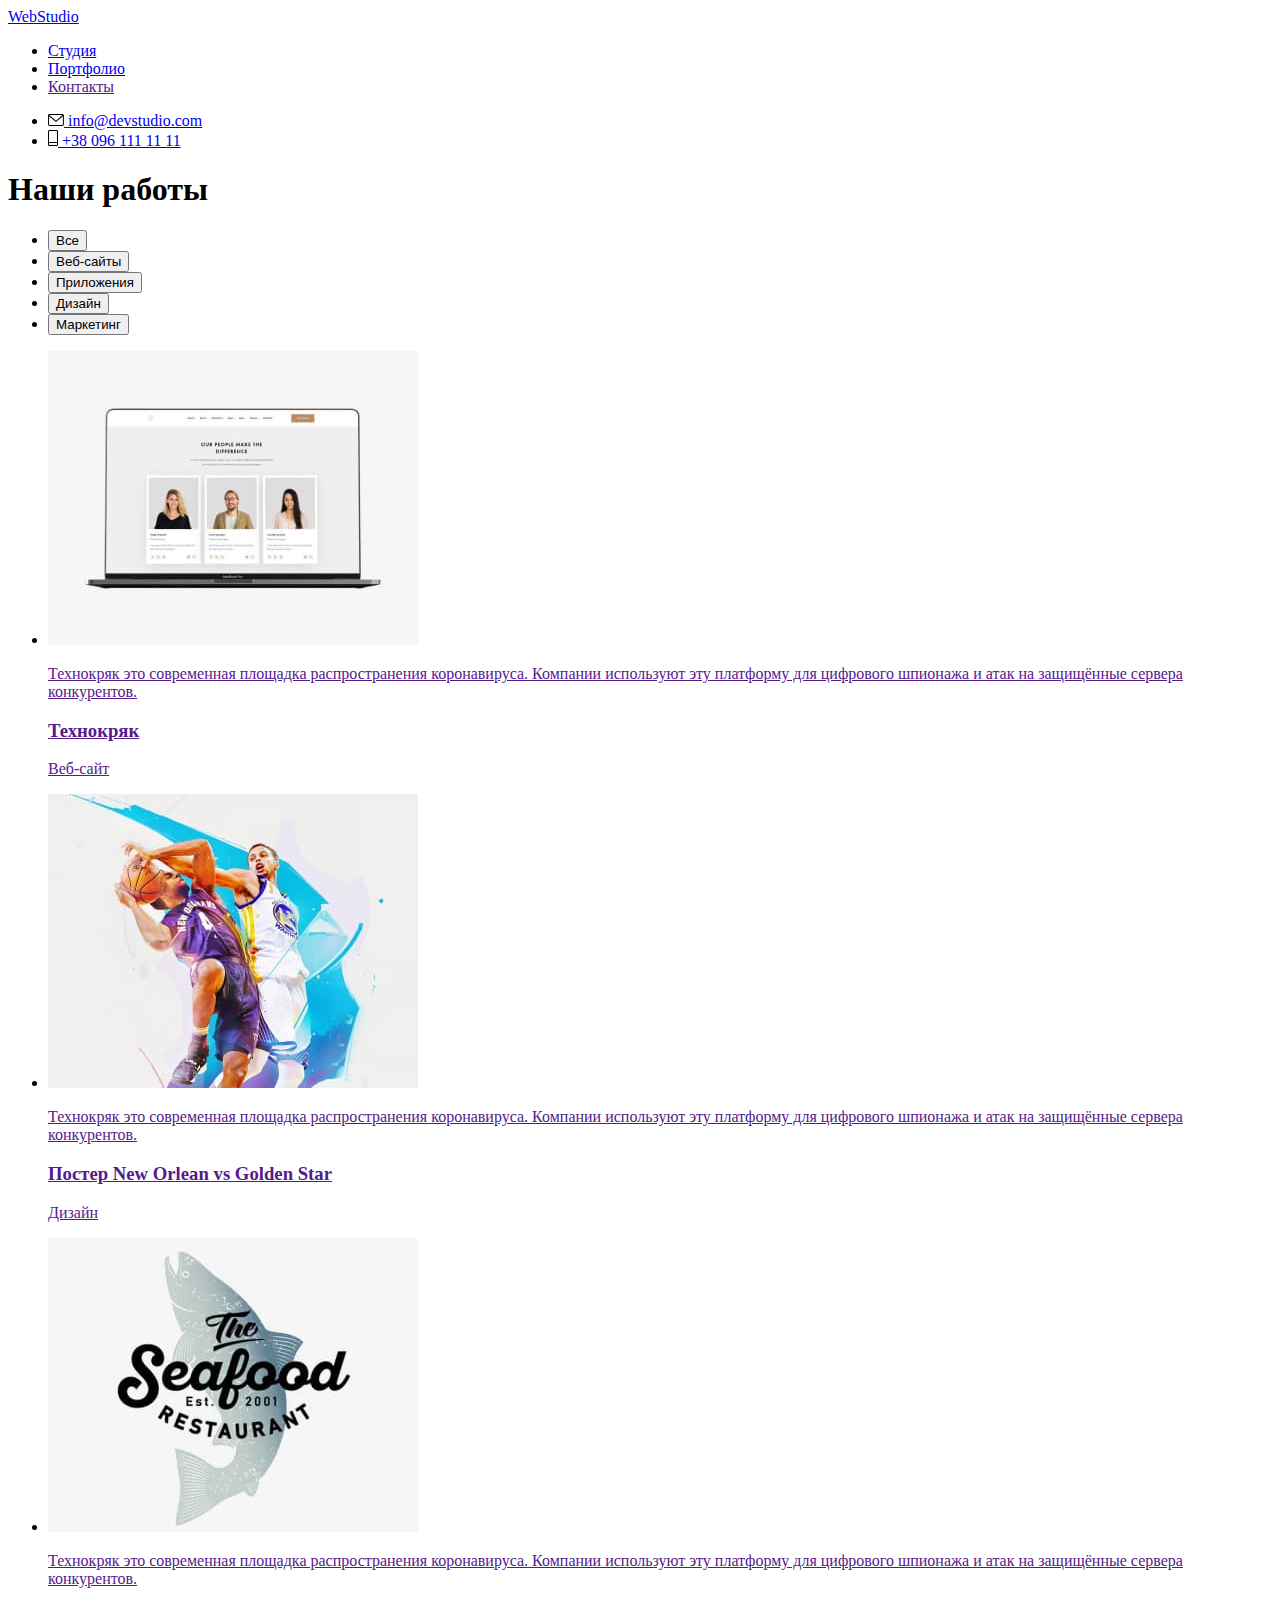
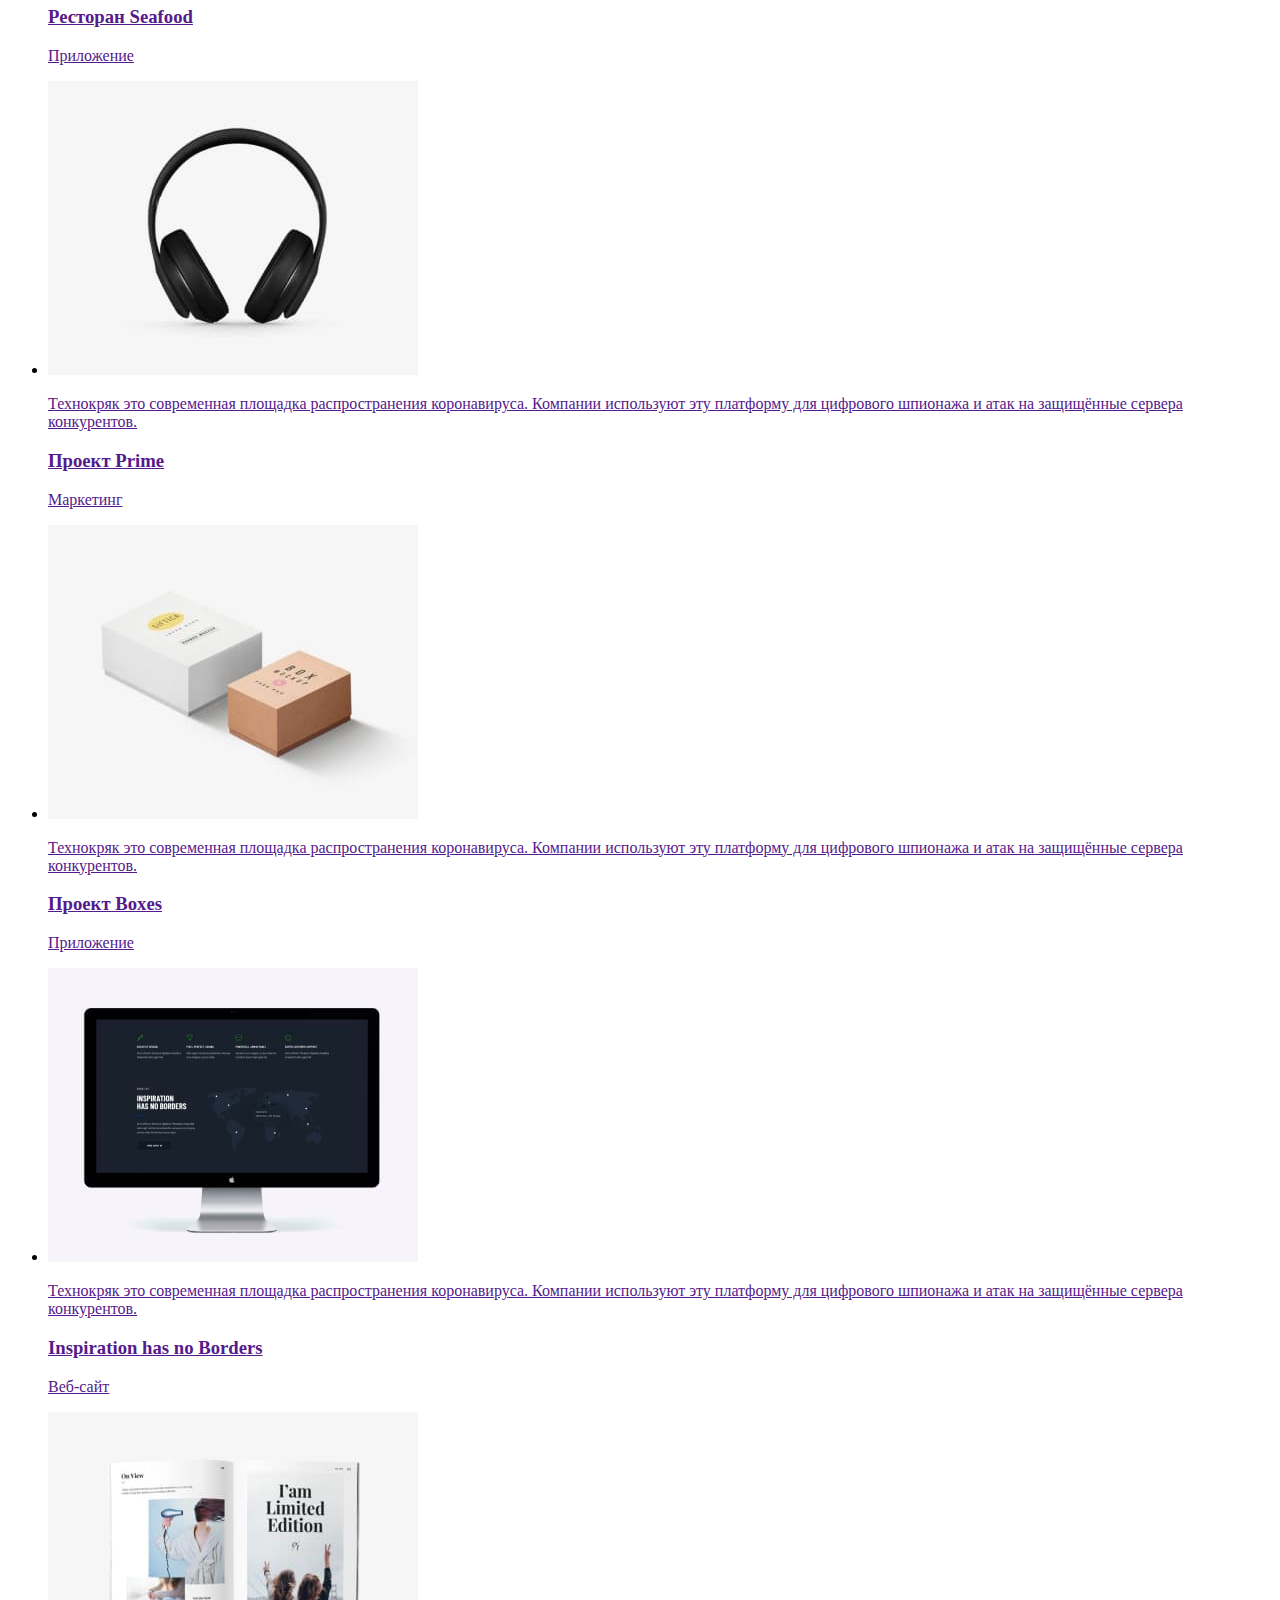
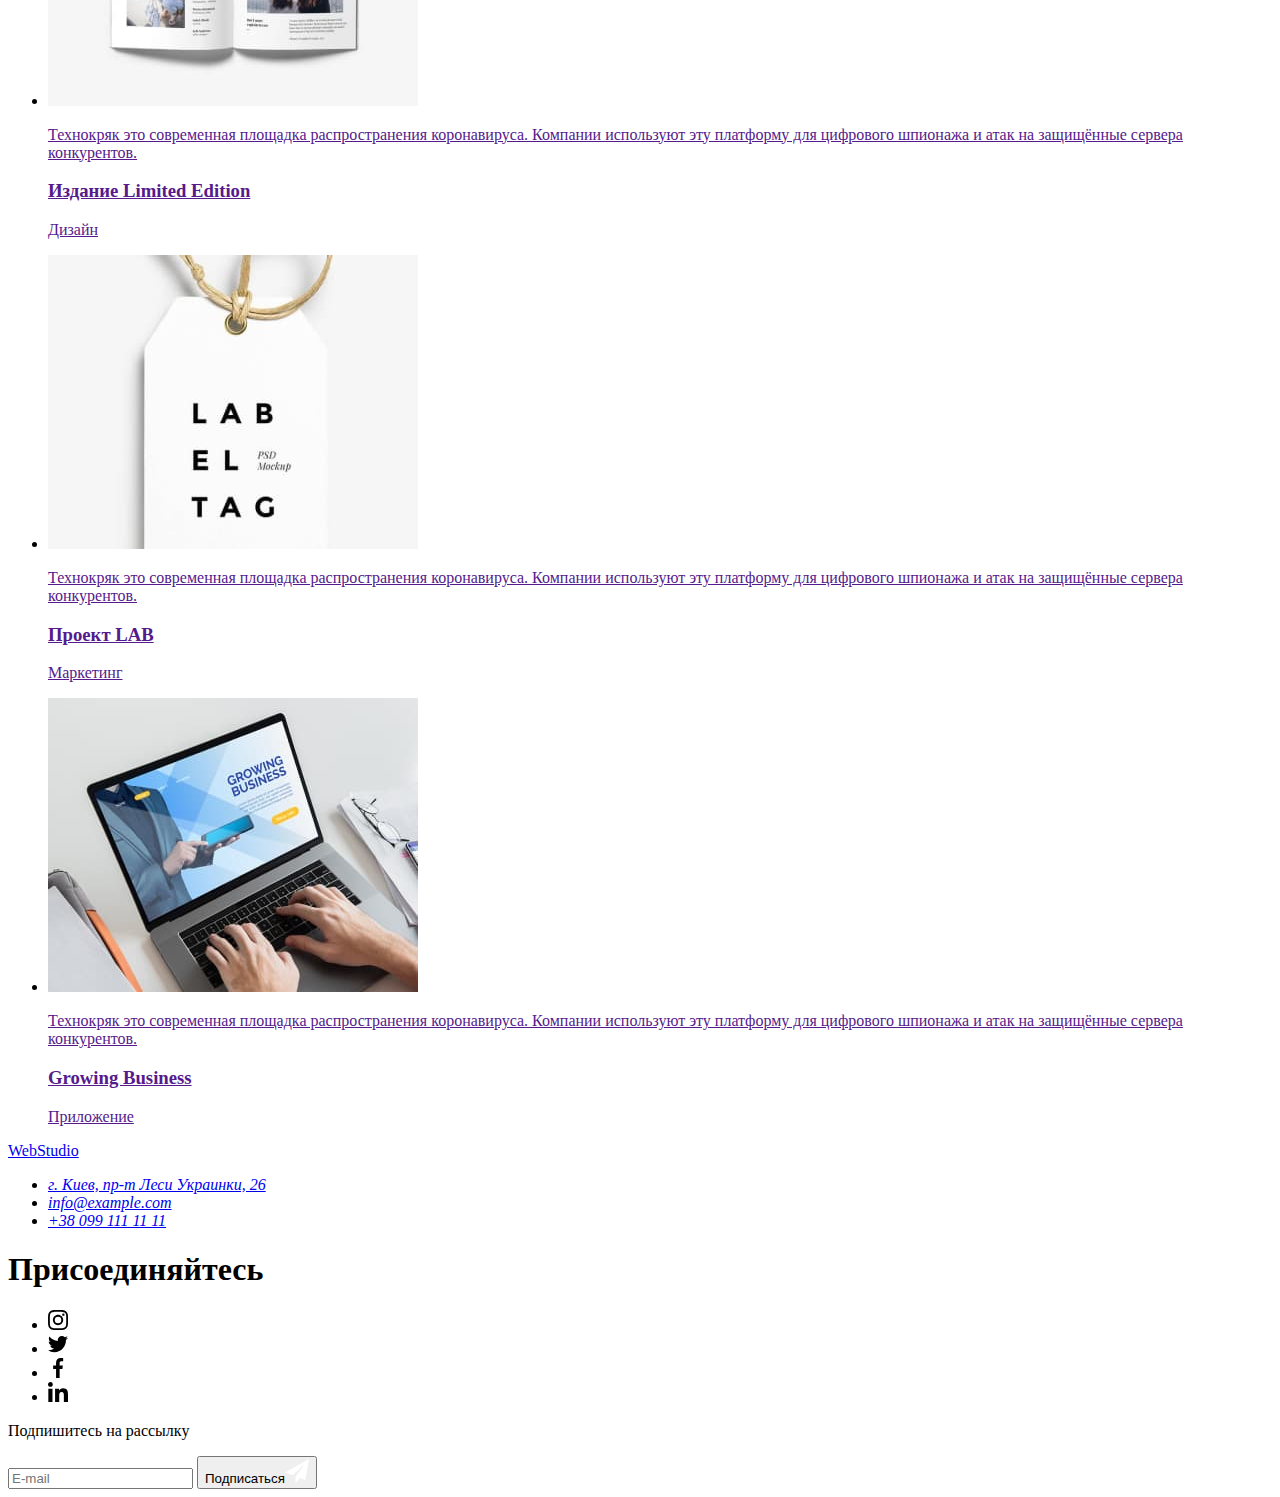
==== portfolio.html @ 75d8bdf9 "Used SASS compilator" ====
<!DOCTYPE html>
<html lang="ru">
<head>
    <meta charset="UTF-8">
    <meta http-equiv="X-UA-Compatible" content="IE=edge">
    <meta name="viewport" content="width=device-width, initial-scale=1.0">
    <title>Portfolio</title>
    <link rel="preconnect" href="https://fonts.googleapis.com">
    <link rel="preconnect" href="https://fonts.gstatic.com" crossorigin>
    <link href="https://fonts.googleapis.com/css2?family=Raleway:wght@700&family=Roboto:wght@400;500;700;900&display=swap" rel="stylesheet">
    <!-- <link rel="stylesheet" href="https://cdnjs.cloudflare.com/ajax/libs/modern-normalize/1.1.0/modern-normalize.min.css"> -->
    <link rel="stylesheet" href="./dist/css/main.min.css">
</head>
<body class="body">
    <!--Хедер страницы-->
    <header class="page-header"> 
        <div class="container-header">
            <nav class="nav main-nav">
                <a href="./index.html" class="logo">Web<span class="logo__accent">Studio</span></a>
                <ul class="nav-list">
                    <li class="nav-list__item"> <a href="./index.html" class="nav-list__link">Студия</a></li>
                    <li class="nav-list__item"> <a href="./portfolio.html" class="nav-list__link nav-list__active">Портфолио</a></li>
                    <li class="nav-list__item"> <a href="" class="nav-list__link">Контакты</a></li>
                </ul>
            </nav>
            <ul class="contact-nav">
                <li class="contact-nav__item"><a href="mailto:info@devstudio.com" class="contact-nav__link">
                    <svg class="contact-nav__icon" width="16" height="12" >
                        <use href="./images/icons.svg#icon-mail"></use>
                    </svg> info@devstudio.com</a></li>
                <li class="contact-nav__item"><a href="tel:+380961111111" class="contact-nav__link">
                    <svg class="contact-nav__icon" width="10" height="16" >
                        <use href="./images/icons.svg#icon-phone"></use>
                    </svg> +38 096 111 11 11</a></li>
            </ul>
        </div> 
        
    </header>
    <main>
       <section class="section">
           <div class="container">
            <h1 class="visually-hidden">Наши работы</h1>
            <!-- Фильтр -->
            <ul class="button-filter">
                <li class="button-filter__list"><button type="button" class="button-filter__decoration button-filter__carrent">Все</button></li>
                <li class="button-filter__list"><button type="button" class="button-filter__decoration">Веб-сайты</button></li>
                <li class="button-filter__list"><button type="button" class="button-filter__decoration">Приложения</button></li>
                <li class="button-filter__list"><button type="button" class="button-filter__decoration">Дизайн</button></li>
                <li class="button-filter__list"><button type="button" class="button-filter__decoration">Маркетинг</button></li>
            </ul>
            <!--Работы-->
          
            <ul class="cards-list">
                        <li class="cards-list__item" >
                            <a class="cards-list__shadow" href="">
                                <div class="thamb">
                                    <img src="./images/tehno.jpg" height="294" width="370" alt="Веб-сайт Технокряк">
                                    <p class="thamb__overlay-text"> Технокряк это современная площадка распространения коронавируса. Компании используют эту платформу для цифрового шпионажа и атак на защищённые сервера конкурентов. </p>
                                </div>                                
                                <div class="cards-list__wrapper" >
                                    <h3 class="cards-list__title">Технокряк</h3>
                                    <p class="cards-list__text">Веб-сайт</p>                                   
                                </div>
                            </a>
                        </li>
                        <li class="cards-list__item">
                            <a class="cards-list__shadow" href="">
                                <div class="thamb">
                                    <img src="./images/poster.jpg" height="294" width="370" alt="Дизайн Постер New Orlean vs Golden Star">
                                    <p class="thamb__overlay-text"> Технокряк это современная площадка распространения коронавируса. Компании используют эту платформу для цифрового шпионажа и атак на защищённые сервера конкурентов. </p>
                                </div> 
                                <div class="cards-list__wrapper">
                                    <h3 class="cards-list__title">Постер New Orlean vs Golden Star</h3>
                                    <p class="cards-list__text">Дизайн</p>
                                </div>
                            </a>
                        </li>
                        <li class="cards-list__item">
                            <a class="cards-list__shadow" href="">
                                <div class="thamb">
                                    <img src="./images/seafood.jpg" height="294" width="370" alt="Приложение Ресторан Seafood">
                                    <p class="thamb__overlay-text"> Технокряк это современная площадка распространения коронавируса. Компании используют эту платформу для цифрового шпионажа и атак на защищённые сервера конкурентов. </p>
                                </div> 
                                <div class="cards-list__wrapper">
                                    <h3 class="cards-list__title">Ресторан Seafood</h3>
                                    <p class="cards-list__text">Приложение</p>
                                </div>
                            </a>
                        </li>
                        <li class="cards-list__item">
                            <a class="cards-list__shadow" href="">
                                <div class="thamb">
                                    <img src="./images/prime.jpg" height="294" width="370" alt="Маркетинг Проект Prime">
                                    <p class="thamb__overlay-text"> Технокряк это современная площадка распространения коронавируса. Компании используют эту платформу для цифрового шпионажа и атак на защищённые сервера конкурентов. </p>
                                </div> 
                                <div class="cards-list__wrapper">
                                    <h3 class="cards-list__title">Проект Prime</h3>
                                    <p class="cards-list__text">Маркетинг</p>
                                </div>
                            </a>
                        </li>
                        <li class="cards-list__item">
                            <a class="cards-list__shadow" href="">
                                <div class="thamb">
                                    <img src="./images/boxes.jpg" height="294" width="370" alt="Приложение Проект Boxes">
                                    <p class="thamb__overlay-text"> Технокряк это современная площадка распространения коронавируса. Компании используют эту платформу для цифрового шпионажа и атак на защищённые сервера конкурентов. </p>
                                </div> 
                                <div class="cards-list__wrapper">
                                    <h3 class="cards-list__title">Проект Boxes</h3>
                                    <p class="cards-list__text">Приложение</p>
                                </div>
                            </a>
                        </li>
                        <li class="cards-list__item">
                            <a class="cards-list__shadow" href="">
                                <div class="thamb">
                                    <img src="./images/inspiration.jpg" height="294" width="370" alt="Веб-сайт Inspiration has no Borders">
                                    <p class="thamb__overlay-text"> Технокряк это современная площадка распространения коронавируса. Компании используют эту платформу для цифрового шпионажа и атак на защищённые сервера конкурентов. </p>
                                </div> 
                                <div class="cards-list__wrapper">
                                <h3 class="cards-list__title">Inspiration has no Borders</h3>
                                <p class="cards-list__text">Веб-сайт</p>
                               </div>
                            </a>
                        </li>
                        <li class="cards-list__item">
                            <a class="cards-list__shadow" href="">
                                <div class="thamb">
                                    <img src="./images/limited.jpg" height="294" width="370" alt="Дизайн Издание Limited Edition">
                                    <p class="thamb__overlay-text"> Технокряк это современная площадка распространения коронавируса. Компании используют эту платформу для цифрового шпионажа и атак на защищённые сервера конкурентов. </p>
                                </div> 
                                <div class="cards-list__wrapper">
                                    <h3 class="cards-list__title">Издание Limited Edition</h3>
                                    <p class="cards-list__text">Дизайн</p>
                                </div>
                            </a>
                        </li>
                        <li class="cards-list__item">
                            <a class="cards-list__shadow" href="">
                                <div class="thamb">
                                    <img src="./images/lab.jpg" height="294" width="370" alt="Маркетинг Проект LAB">
                                    <p class="thamb__overlay-text"> Технокряк это современная площадка распространения коронавируса. Компании используют эту платформу для цифрового шпионажа и атак на защищённые сервера конкурентов. </p>
                                </div> 
                                <div class="cards-list__wrapper">
                                    <h3 class="cards-list__title">Проект LAB</h3>
                                    <p class="cards-list__text">Маркетинг</p>
                                </div>
                            </a>
                        </li>
                        <li class="cards-list__item">
                            <a class="cards-list__shadow" href="">
                                <div class="thamb">
                                    <img src="./images/growing.jpg" height="294" width="370" alt="Приложение Growing Business">
                                    <p class="thamb__overlay-text"> Технокряк это современная площадка распространения коронавируса. Компании используют эту платформу для цифрового шпионажа и атак на защищённые сервера конкурентов. </p>
                                </div> 
                                <div class="cards-list__wrapper">
                                    <h3 class="cards-list__title">Growing Business</h3>
                                    <p class="cards-list__text">Приложение</p>
                                </div>
                            </a>
                        </li>
            </ul>
           </div>
       </section>
       
       
    </main>
     <!--Футер-->
     <footer class="footer">
        <div class="container-footer">
           <div class="footer-left">
            <a href="./index.html" class="logo">Web<span class="logo__footer">Studio</span></a>
            <address class="footer-address">
                <ul class="contact-footer">
                    <li ><a href="https://www.google.com/maps/d/embed?mid=10uSM3H-mIU3GznYo2szRIEphczw"  class="contact-footer__link collor-address"> г. Киев, пр-т Леси Украинки, 26</a></li>
                    <li ><a href="mailto:info@example.com" class="contact-footer__link">info@example.com</a></li>
                    <li ><a href="tel:+380991111111" class="contact-footer__link">+38 099 111 11 11</a></li>
                </ul>
            </address> 
           </div>
            <div class="footer-right ">
                <h1 class="text-footer"> Присоединяйтесь </h1>
            <ul class="footer-list">
                <li class="footer-list__margin"><a class="footer-list__icon" href="" >
                    <svg class="footer-list__contact" width="20" height="20" >
                        <use href="./images/icons.svg#icon-instagram"></use>
                    </svg></a>
                    <li class="footer-list__margin"><a class="footer-list__icon" href="" >
                        <svg class="footer-list__contact" width="20" height="20" >
                            <use href="./images/icons.svg#icon-twitter"></use>
                        </svg></a>
                    </li>
                    <li class="footer-list__margin"><a class="footer-list__icon" href="" >
                        <svg class="footer-list__contact" width="20" height="20" >
                            <use href="./images/icons.svg#icon-facebook"></use>
                        </svg></a>
                    </li>
                    <li class="footer-list__margin"><a class="footer-list__icon" href="" >
                        <svg class="footer-list__contact" width="20" height="20" >
                            <use href="./images/icons.svg#icon-linkedin"></use>
                        </svg> </a>
                    </li>
                </li>
            </ul>
            </div>            
            <form name="footer-form" autocomplete="on" novalidate class="footer-form">
           
                <label>
                   <p class="footer-form__subscribe">Подпишитесь на рассылку</p> 
                  <input type="email" name="email"  placeholder="E-mail"/>
                </label>          
                <button type="submit" class="footer-form__button">Подписаться<svg width="24" height="24" >
                        <use href="./images/icons-second.svg#icon-icon-send"></use>
                </button>
            </form>

        </div>
        
    </footer>
    
</body>
</html>
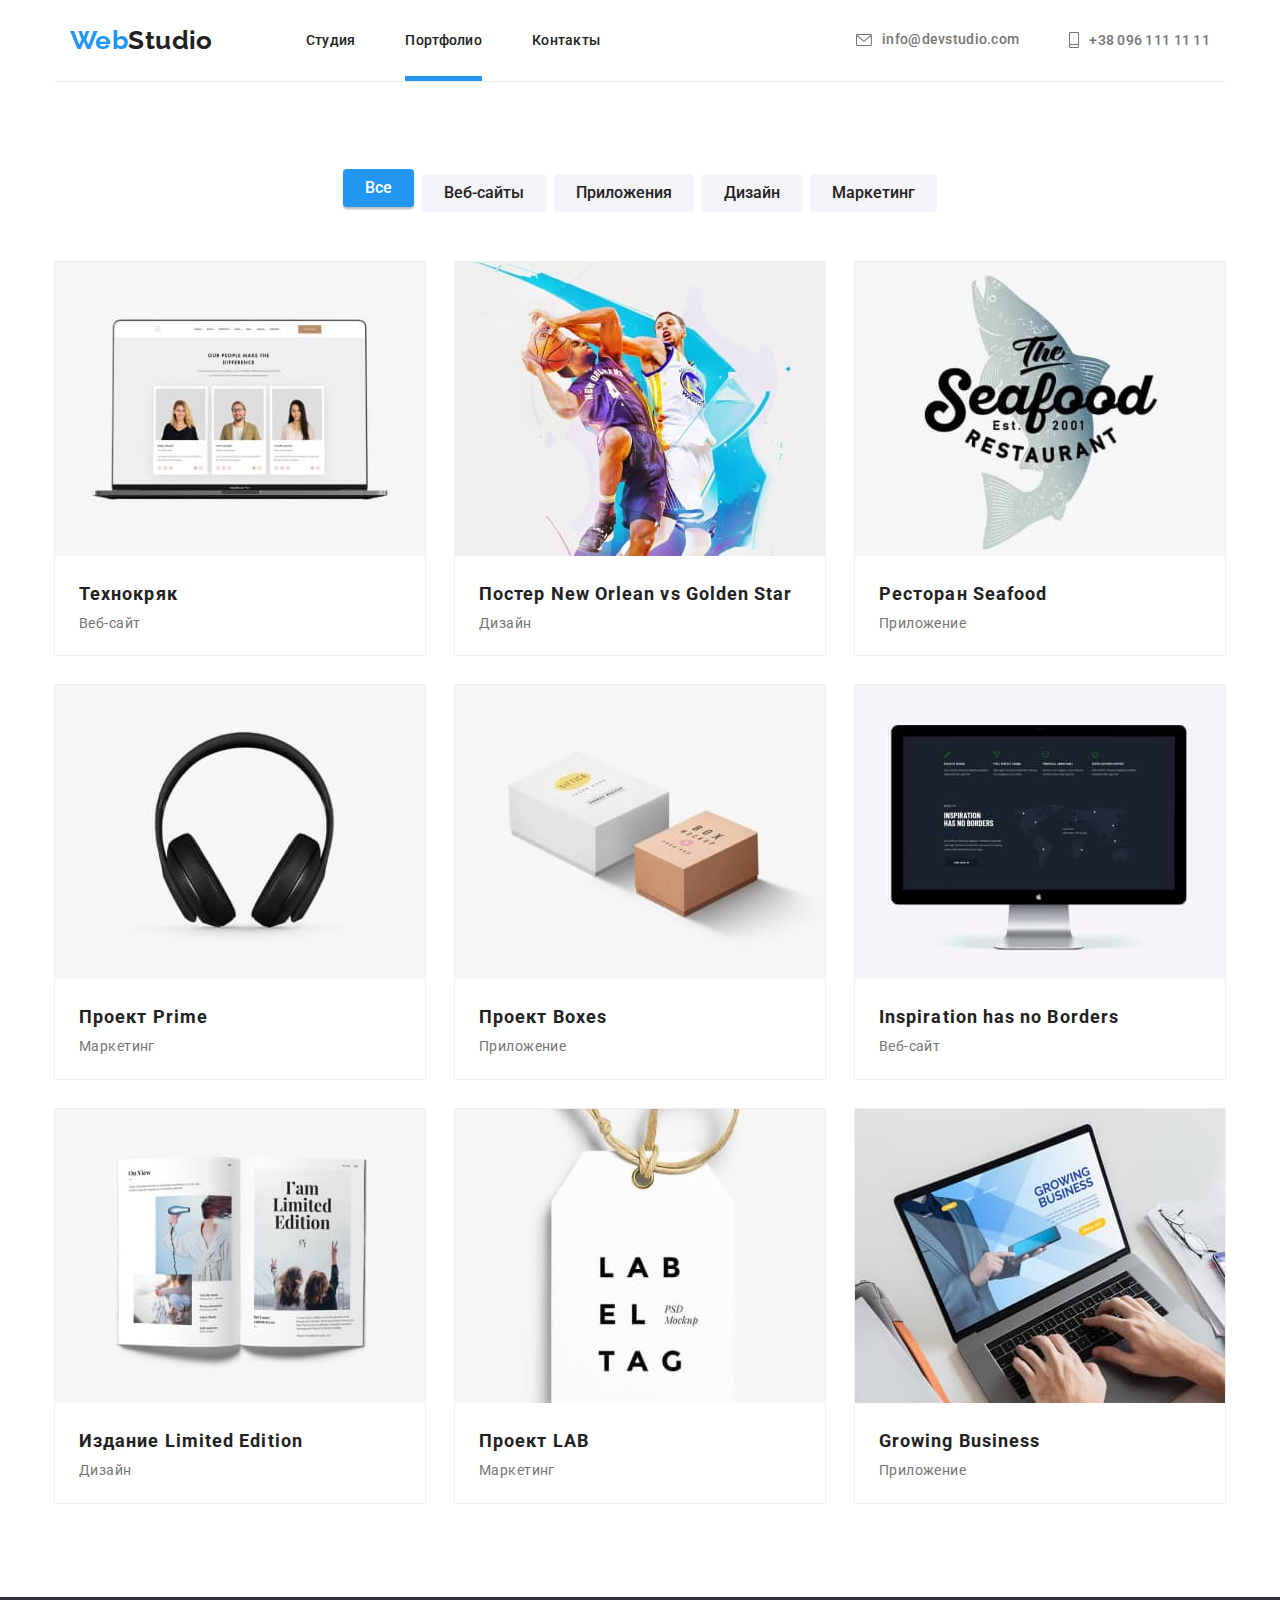
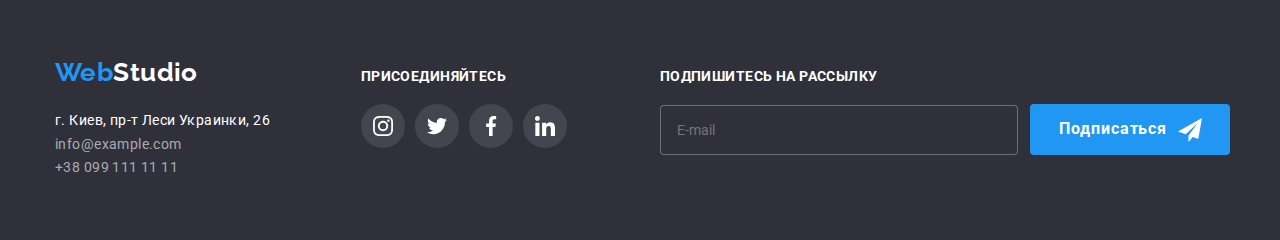
==== commit 7f548fde: "Changed path" ====
--- a/portfolio.html
+++ b/portfolio.html
@@ -9,7 +9,7 @@
     <link rel="preconnect" href="https://fonts.gstatic.com" crossorigin>
     <link href="https://fonts.googleapis.com/css2?family=Raleway:wght@700&family=Roboto:wght@400;500;700;900&display=swap" rel="stylesheet">
     <!-- <link rel="stylesheet" href="https://cdnjs.cloudflare.com/ajax/libs/modern-normalize/1.1.0/modern-normalize.min.css"> -->
-    <link rel="stylesheet" href="./dist/css/main.min.css">
+    <link rel="stylesheet" href="./css/main.min.css">
 </head>
 <body class="body">
     <!--Хедер страницы-->
--- a/css/main.min.css
+++ b/css/main.min.css
@@ -0,0 +1,7 @@
+/*! modern-normalize v1.1.0 | MIT License | https://github.com/sindresorhus/modern-normalize */*,::before,::after{-webkit-box-sizing:border-box;box-sizing:border-box}html{line-height:1.15;-webkit-text-size-adjust:100%;-moz-tab-size:4;-o-tab-size:4;tab-size:4}body{margin:0;font-family:system-ui,-apple-system,"Segoe UI",Roboto,Helvetica,Arial,sans-serif,"Apple Color Emoji","Segoe UI Emoji"}hr{height:0;color:inherit}abbr[title]{-webkit-text-decoration:underline dotted;text-decoration:underline dotted}b,strong{font-weight:bolder}code,kbd,samp,pre{font-family:ui-monospace,+ SFMono-Regular,+ Consolas,+ 'Liberation Mono',+ Menlo,+ monospace;font-size:1em}small{font-size:80%}sub,sup{font-size:75%;line-height:0;position:relative;vertical-align:baseline}sub{bottom:-0.25em}sup{top:-0.5em}table{text-indent:0;border-color:inherit}button,input,optgroup,select,textarea{font-family:inherit;font-size:100%;line-height:1.15;margin:0}button,select{text-transform:none}button,[type='button'],[type='reset'],[type='submit']{-webkit-appearance:button}::-moz-focus-inner{border-style:none;padding:0}:-moz-focusring{outline:1px dotted ButtonText}:-moz-ui-invalid{box-shadow:none}legend{padding:0}progress{vertical-align:baseline}::-webkit-inner-spin-button,::-webkit-outer-spin-button{height:auto}[type='search']{-webkit-appearance:textfield;outline-offset:-2px}::-webkit-search-decoration{-webkit-appearance:none}::-webkit-file-upload-button{-webkit-appearance:button;font:inherit}summary{display:list-item}.nav-list,.contact-nav,.feature-list,.feature-list__network,.presentation__greed,.contact-footer,.contact-footer:not(:last-child),.footer-list,.button-filter,.cards-list__item{padding:0;margin:0;list-style:none}.backdrop-form__hiden,.visually-hidden{position:absolute;width:1px;height:1px;margin:-1px;padding:0;overflow:hidden;border:0;clip:rect(0 0 0 0)}.logo{color:#2196F3;font-family:raleway,sans-serif;text-decoration:none;font-weight:700;font-size:26px;line-height:1.2;margin-right:93px}.logo__accent{color:#212121}.nav-list{display:-webkit-box;display:-ms-flexbox;display:flex}.nav-list__item:not(:last-child){margin-right:50px}.nav-list__link{color:#212121;font-family:Roboto,sans-serif;font-weight:500;line-height:1.2;letter-spacing:0.02em;text-decoration:none;padding-top:32px;padding-bottom:32px;display:-webkit-box;display:-ms-flexbox;display:flex;position:relative;-webkit-transform:scale(1);transform:scale(1);-webkit-transition-duration:250ms;transition-duration:250ms;-webkit-transition-timing-function:cubic-bezier(0.4, 0, 0.2, 1);transition-timing-function:cubic-bezier(0.4, 0, 0.2, 1)}.nav-list__link:hover::after{opacity:1}.nav-list__link::after{content:'';position:absolute;display:block;width:100%;height:5px;background-color:#2196F3;left:0;bottom:5px;opacity:0}.nav-list__active::after{opacity:1;bottom:0}.nav-list__active:hover::after{bottom:5px}.contact-nav{display:-webkit-box;display:-ms-flexbox;display:flex;margin-left:auto}.contact-nav__item:not(:last-child){margin-right:50px}.contact-nav__link{display:-webkit-box;display:-ms-flexbox;display:flex;-webkit-box-align:center;-ms-flex-align:center;align-items:center;color:#757575;text-decoration:none;font-weight:500;line-height:1.1;letter-spacing:0.02em;-webkit-transform:scale(1);transform:scale(1);-webkit-transition-duration:250ms;transition-duration:250ms;-webkit-transition-timing-function:cubic-bezier(0.4, 0, 0.2, 1);transition-timing-function:cubic-bezier(0.4, 0, 0.2, 1)}.contact-nav__link:hover,.contact-nav__link:focus{color:#2196F3;-webkit-transform:scale(1.15);transform:scale(1.15);-webkit-transition-duration:250ms;transition-duration:250ms;-webkit-transition-timing-function:cubic-bezier(0.4, 0, 0.2, 1);transition-timing-function:cubic-bezier(0.4, 0, 0.2, 1)}.contact-nav__icon{fill:currentColor;margin-right:10px}.page-header{height:80px}.container-header{display:-webkit-box;display:-ms-flexbox;display:flex;width:1170px;padding-left:15px;padding-right:15px;margin-left:auto;margin-right:auto;-webkit-box-align:center;-ms-flex-align:center;align-items:center;border-bottom:1px solid #ECECEC}.nav{display:-webkit-box;display:-ms-flexbox;display:flex;-webkit-box-align:center;-ms-flex-align:center;align-items:center}.main-nav{display:-webkit-box;display:-ms-flexbox;display:flex;-webkit-box-align:center;-ms-flex-align:center;align-items:center}.backdrop{position:fixed;top:0;left:0;width:100vw;height:100vh;background-color:rgba(0,0,0,0.2);z-index:99;opacity:0;pointer-events:none;-webkit-transform:scale(0);transform:scale(0);-webkit-transition-duration:250ms;transition-duration:250ms;-webkit-transition-timing-function:cubic-bezier(0.4, 0, 0.2, 1);transition-timing-function:cubic-bezier(0.4, 0, 0.2, 1)}.modal{position:absolute;width:528px;height:581px;border-radius:4px;background-color:#fff;-webkit-transform:scale(1);transform:scale(1);-webkit-transition-duration:250ms;transition-duration:250ms;-webkit-transition-timing-function:cubic-bezier(0.4, 0, 0.2, 1);transition-timing-function:cubic-bezier(0.4, 0, 0.2, 1);top:50%;left:50%;-webkit-transform:translate(-50%, -50%);transform:translate(-50%, -50%)}.close{border:1px solid rgba(0,0,0,0.1);background-color:#fff;width:30px;height:30px;border-radius:50%;position:absolute;top:8px;right:8px}.close-item{display:-webkit-box;display:-ms-flexbox;display:flex;-webkit-box-align:center;-ms-flex-align:center;align-items:center;-webkit-box-pack:center;-ms-flex-pack:center;justify-content:center;cursor:pointer;-webkit-transform:translate(25%, 0);transform:translate(25%, 0)}.close-item:hover{fill:#2196F3}.backdrop-form{width:528px;height:581px;-webkit-box-shadow:0px 1px 3px rgba(0,0,0,0.12),0px 1px 1px rgba(0,0,0,0.14),0px 2px 1px rgba(0,0,0,0.2);box-shadow:0px 1px 3px rgba(0,0,0,0.12),0px 1px 1px rgba(0,0,0,0.14),0px 2px 1px rgba(0,0,0,0.2);border-radius:4px;padding:40px}.backdrop-form__title{font-weight:bold;font-size:20px;line-height:1.2;text-align:center;color:#212121;margin-bottom:12px}.backdrop-form__description{font-size:12px;line-height:1.2;letter-spacing:0.01em;color:#757575;text-align:left;margin-bottom:4px}.backdrop-form__input{width:100%;border:1px solid rgba(33,33,33,0.2);border-radius:4px;height:41px;margin-bottom:10px;font-family:Roboto,sans-serif;color:#757575;font-size:12px;line-height:1.2;letter-spacing:0.01em;padding-left:42px}.backdrop-form__area{font-family:Roboto,sans-serif;color:#757575;font-size:12px;line-height:1.2;letter-spacing:0.01em;width:448px;height:120px;resize:none;padding-left:16px;padding-right:16px;padding-top:12px;padding-bottom:12px;display:-webkit-box;display:-ms-flexbox;display:flex;width:100%;border:1px solid rgba(33,33,33,0.2);border-radius:4px;height:120px;margin-bottom:20px}.backdrop-form__button{-webkit-box-shadow:0px 4px 4px rgba(0,0,0,0.15);box-shadow:0px 4px 4px rgba(0,0,0,0.15);margin-top:30px;background-color:#2196F3;color:#fff;cursor:pointer;font-weight:bold;font-size:16px;line-height:1.9;-webkit-box-align:center;-ms-flex-align:center;align-items:center;text-align:center;letter-spacing:0.06em;border-radius:4px;padding:10px 32px;border:none}.backdrop-form__hiden{margin:0;padding:0}.backdrop-form__check{position:relative}.backdrop-form__checkbox{position:absolute;top:0;left:-5%;width:16px;height:16px;background-image:url(../images/Vector.svg);background-size:contain;background-repeat:no-repeat}.backdrop-form__hiden:checked+.backdrop-form__checkbox{background-image:url(../images/icon-check.svg);background-size:contain;background-repeat:no-repeat}.backdrop-form__label{position:relative;padding:0;margin:0}.backdrop-form__icon{position:absolute;top:25%;left:15px;display:inline-block}.backdrop-form__input:focus,.backdrop-form__area:focus{outline:none;border-color:#2196F3}.backdrop-form__input:focus+.backdrop-form__icon{fill:#2196F3}.backdrop-form__contract:focus,.backdrop-form__contract:hover,.backdrop-form__contract{color:#2196F3}.hero{max-width:1600px;margin-left:auto;margin-right:auto;background-image:-webkit-gradient(linear, left top, right top, from(rgba(47,48,58,0.4)), to(rgba(47,48,58,0.4))),url(../../images/hero-background.jpg);background-image:linear-gradient(to right, rgba(47,48,58,0.4), rgba(47,48,58,0.4)),url(../../images/hero-background.jpg);background-position:center;background-size:cover;background-repeat:no-repeat;background-color:#2F303A;text-align:center;padding:200px 0}.hero__title{color:#fff;font-weight:900;font-size:44px;line-height:1.4;text-align:center;letter-spacing:0.06em;text-transform:uppercase;width:696px;margin:0 auto;margin-bottom:30px}.button-primary{background-color:#2196F3;color:#fff;cursor:pointer;font-weight:bold;font-size:16px;line-height:1.9;-webkit-box-align:center;-ms-flex-align:center;align-items:center;text-align:center;letter-spacing:0.06em;border-radius:4px;padding:10px 32px;border:none}.section{padding-top:94px;padding-bottom:94px}.section-advantages{padding-bottom:0}.section-title{color:#212121;font-weight:bold;font-size:36px;line-height:1.2;text-align:center;margin-bottom:50px}.container{width:1200px;padding-left:15px;padding-right:15px;margin-left:auto;margin-right:auto}.feature-list{display:-webkit-box;display:-ms-flexbox;display:flex;margin:0;padding:0}.feature-list__greed{width:calc((100% - 90px)/4)}.feature-list__greed:not(:last-child){margin-right:30px}.feature-list__title{color:#212121;font-weight:bold;line-height:1.1;margin-bottom:10px}.feature-list__image{width:270px;height:120px;background-color:#F5F4FA;border-radius:4px;padding-left:102px;padding-right:102px;padding-top:25px;padding-bottom:25px;margin-bottom:30px}.feature-list__bacground{width:70px;height:70px}.centre{text-align:center;-webkit-box-shadow:0px 1px 3px rgba(0,0,0,0.12),0px 1px 1px rgba(0,0,0,0.14),0px 2px 1px rgba(0,0,0,0.2);box-shadow:0px 1px 3px rgba(0,0,0,0.12),0px 1px 1px rgba(0,0,0,0.14),0px 2px 1px rgba(0,0,0,0.2);border-radius:0px 0px 4px 4px;width:calc((100% - 90px)/4)}.section-background{background-color:#F5F4FA}.feature-list__comands{background-color:#fff;padding-top:30px;padding-bottom:30px;border-radius:0px 0px 4px 4px}.feature-list__network{display:-webkit-box;display:-ms-flexbox;display:flex;background-color:#fff;-webkit-box-pack:center;-ms-flex-pack:center;justify-content:center;margin-top:16px}.feature-list__margin:not(:last-child){margin-right:10px}.feature-list__icon{display:-webkit-box;display:-ms-flexbox;display:flex;height:44px;width:44px;background-color:#fff;border-radius:50%;-webkit-transform:rotate(0deg);transform:rotate(0deg);-webkit-transition-duration:250ms;transition-duration:250ms;-webkit-transition-timing-function:cubic-bezier(0.4, 0, 0.2, 1);transition-timing-function:cubic-bezier(0.4, 0, 0.2, 1)}.feature-list__icon:hover,.feature-list__icon:focus{background-color:#2196F3;-webkit-transform:rotate(360deg);transform:rotate(360deg);-webkit-transition-duration:250ms;transition-duration:250ms;-webkit-transition-timing-function:cubic-bezier(0.4, 0, 0.2, 1);transition-timing-function:cubic-bezier(0.4, 0, 0.2, 1)}.feature-list__icon:hover>.feature-list__svg,.feature-list__icon:focus>.feature-list__svg{fill:#fff}.feature-list__svg{margin:auto;fill:#AFB1B8}.presentation__greed{width:calc((100% - 60px)/3)}.presentation__greed:not(:last-child){margin-right:30px}.presentation__image{position:relative}.presentation__title{text-transform:uppercase;color:#fff;font-weight:bold;line-height:1.2;font-size:14px;position:absolute;bottom:0;width:370px;height:70px;background:rgba(47,48,58,0.8);display:-webkit-box;display:-ms-flexbox;display:flex;-webkit-box-pack:center;-ms-flex-pack:center;justify-content:center;-webkit-box-align:center;-ms-flex-align:center;align-items:center}.clients-list{display:-webkit-box;display:-ms-flexbox;display:flex}.clients-list__margin{display:-webkit-box;display:-ms-flexbox;display:flex}.clients-list__margin:not(:last-child){margin-right:30px}.clients-list__clients{width:170px;height:92px;background-color:#fff;border-radius:4px;padding-left:32px;padding-right:32px;padding-top:16px;padding-bottom:16px;border:1px solid #AFB1B8;-webkit-box-sizing:border-box;box-sizing:border-box;-webkit-transform:translate(0px, 0px);transform:translate(0px, 0px);-webkit-transition-duration:250ms;transition-duration:250ms;-webkit-transition-timing-function:cubic-bezier(0.4, 0, 0.2, 1);transition-timing-function:cubic-bezier(0.4, 0, 0.2, 1)}.clients-list__clients:hover>.bacground-clients,.clients-list__clients:focus>.bacground-clients{fill:#2196F3}.clients-list__clients:focus,.clients-list__clients:hover{border:1px solid #2196F3;-webkit-transform:translate(0px, 20px);transform:translate(0px, 20px);-webkit-transition-duration:250ms;transition-duration:250ms;-webkit-transition-timing-function:cubic-bezier(0.4, 0, 0.2, 1);transition-timing-function:cubic-bezier(0.4, 0, 0.2, 1)}.clients-list__bacground{width:106px;height:60px;fill:#AFB1B8;margin:auto}.footer{padding-top:60px;padding-bottom:60px;background-color:#2F303A}.container-footer{width:1200px;margin:0;padding:0;padding-left:15px;padding-right:15px;margin-left:auto;margin-right:auto;display:-webkit-box;display:-ms-flexbox;display:flex;-webkit-box-align:baseline;-ms-flex-align:baseline;align-items:baseline}.footer-left{margin-right:70px}.logo__footer{color:#fff}.footer-address{color:#fff;font-style:normal;margin-top:20px}.contact-footer__link{color:rgba(255,255,255,0.6);text-decoration:none}.collor-address{color:#fff}.contact-footer:not(:last-child){margin-bottom:9px}.text-footer{text-transform:uppercase;font-weight:700;font-size:14px;line-height:1.1;letter-spacing:0.03em;color:#fff;margin-bottom:20px}.footer-right{margin-right:93px}.footer-list{display:-webkit-box;display:-ms-flexbox;display:flex}.footer-list__icon{display:-webkit-box;display:-ms-flexbox;display:flex;height:44px;width:44px;background-color:rgba(255,255,255,0.1);border-radius:50%;-webkit-transform:rotate(0deg);transform:rotate(0deg);-webkit-transition-duration:250ms;transition-duration:250ms;-webkit-transition-timing-function:cubic-bezier(0.4, 0, 0.2, 1);transition-timing-function:cubic-bezier(0.4, 0, 0.2, 1)}.footer-list__icon:hover,.footer-list__icon:focus{background-color:#2196F3;-webkit-transform:rotate(360deg);transform:rotate(360deg);-webkit-transition-duration:250ms;transition-duration:250ms;-webkit-transition-timing-function:cubic-bezier(0.4, 0, 0.2, 1);transition-timing-function:cubic-bezier(0.4, 0, 0.2, 1)}.footer-list__margin:not(:last-child){margin-right:10px}.footer-list__contact{margin:auto;fill:#fff}.footer-form{display:-webkit-box;display:-ms-flexbox;display:flex;width:570px;-webkit-box-align:end;-ms-flex-align:end;align-items:flex-end}.footer-form input{width:358px;height:50px;border:1px solid rgba(255,255,255,0.3);background-color:#2F303A;border-radius:4px;padding-left:16px;color:#fff;margin-right:12px}.footer-form__subscribe{text-transform:uppercase;font-weight:bold;line-height:1.2;color:#fff;margin-bottom:20px}.footer-form__button{display:-webkit-box;display:-ms-flexbox;display:flex;-webkit-box-pack:justify;-ms-flex-pack:justify;justify-content:space-between;width:200px;background-color:#2196F3;color:#fff;cursor:pointer;font-weight:bold;font-size:16px;line-height:1.9;-webkit-box-align:center;-ms-flex-align:center;align-items:center;letter-spacing:0.06em;border-radius:4px;padding:10px 28px 10px 29px;border:none}.logo-secondary{color:#212121}.button-filter{display:-webkit-box;display:-ms-flexbox;display:flex;-webkit-box-pack:center;-ms-flex-pack:center;justify-content:center}.button-filter__list:not(:last-child){margin-right:8px}.button-filter__decoration{background-color:#F5F4FA;color:#212121;cursor:pointer;font-weight:500;font-size:16px;line-height:1.6;text-align:center;border-radius:4px;padding:6px 22px;border:none;-webkit-transform:translate(0px, 0px);transform:translate(0px, 0px);-webkit-transition-duration:250ms;transition-duration:250ms;-webkit-transition-timing-function:cubic-bezier(0.4, 0, 0.2, 1);transition-timing-function:cubic-bezier(0.4, 0, 0.2, 1)}.button-filter__decoration:hover,.button-filter__decoration:focus,.button-filter__carrent{background-color:#2196F3;color:#fff;-webkit-box-shadow:0px 3px 1px rgba(0,0,0,0.1),0px 1px 2px rgba(0,0,0,0.08),0px 2px 2px rgba(0,0,0,0.12);box-shadow:0px 3px 1px rgba(0,0,0,0.1),0px 1px 2px rgba(0,0,0,0.08),0px 2px 2px rgba(0,0,0,0.12);-webkit-transform:translate(0px, -5px);transform:translate(0px, -5px);-webkit-transition-duration:250ms;transition-duration:250ms;-webkit-transition-timing-function:cubic-bezier(0.4, 0, 0.2, 1);transition-timing-function:cubic-bezier(0.4, 0, 0.2, 1)}.cards-list{display:-webkit-box;display:-ms-flexbox;display:flex;-ms-flex-wrap:wrap;flex-wrap:wrap;margin-top:50px;-webkit-box-sizing:border-box;box-sizing:border-box}.cards-list__item{margin-right:30px;margin-bottom:30px;outline:1px solid #EEEEEE;width:calc((100% - 60px)/3)}.cards-list__item:nth-child(3n){margin-right:0}.cards-list__item:nth-last-child(-n+3){margin-bottom:0}.cards-list__shadow{text-decoration:none;display:block;margin:0;padding:0}.cards-list__shadow:hover,.cards-list__shadow:focus{-webkit-box-shadow:0px 1px 1px rgba(0,0,0,0.12),0px 4px 4px rgba(0,0,0,0.06),1px 4px 6px rgba(0,0,0,0.16);box-shadow:0px 1px 1px rgba(0,0,0,0.12),0px 4px 4px rgba(0,0,0,0.06),1px 4px 6px rgba(0,0,0,0.16)}.cards-list__shadow:hover .thamb__overlay-text{-webkit-transform:translate(0, 0);transform:translate(0, 0);-webkit-transition:-webkit-transform 250ms cubic-bezier(0.4, 0, 0.2, 1);transition:-webkit-transform 250ms cubic-bezier(0.4, 0, 0.2, 1);transition:transform 250ms cubic-bezier(0.4, 0, 0.2, 1);transition:transform 250ms cubic-bezier(0.4, 0, 0.2, 1), -webkit-transform 250ms cubic-bezier(0.4, 0, 0.2, 1)}.thamb{position:relative;overflow:hidden}.thamb__overlay-text{position:absolute;top:0;left:0;width:100%;height:100%;background-color:#2196F3;-webkit-transform:translate(0, 100%);transform:translate(0, 100%);-webkit-transition:-webkit-transform 250ms cubic-bezier(0.4, 0, 0.2, 1);transition:-webkit-transform 250ms cubic-bezier(0.4, 0, 0.2, 1);transition:transform 250ms cubic-bezier(0.4, 0, 0.2, 1);transition:transform 250ms cubic-bezier(0.4, 0, 0.2, 1), -webkit-transform 250ms cubic-bezier(0.4, 0, 0.2, 1);font-size:18px;line-height:1.6;color:#fff;padding:63px 24px}.cards-list__wrapper{padding:20px 24px}.cards-list__title{color:#212121;font-weight:bold;font-size:18px;line-height:2;letter-spacing:0.06em;margin:0}.cards-list__text{color:#757575}html{-webkit-box-sizing:border-box;box-sizing:border-box}*,*::before,*::after{-webkit-box-sizing:inherit;box-sizing:inherit;padding:0;margin:0}body{color:#757575;background-color:#fff;font-family:Roboto,sans-serif;font-size:14px;line-height:1.7;letter-spacing:0.03em}img{margin:0;padding:0;display:block;min-width:100%;height:auto}
+/*# sourceMappingURL=main.min.css.map */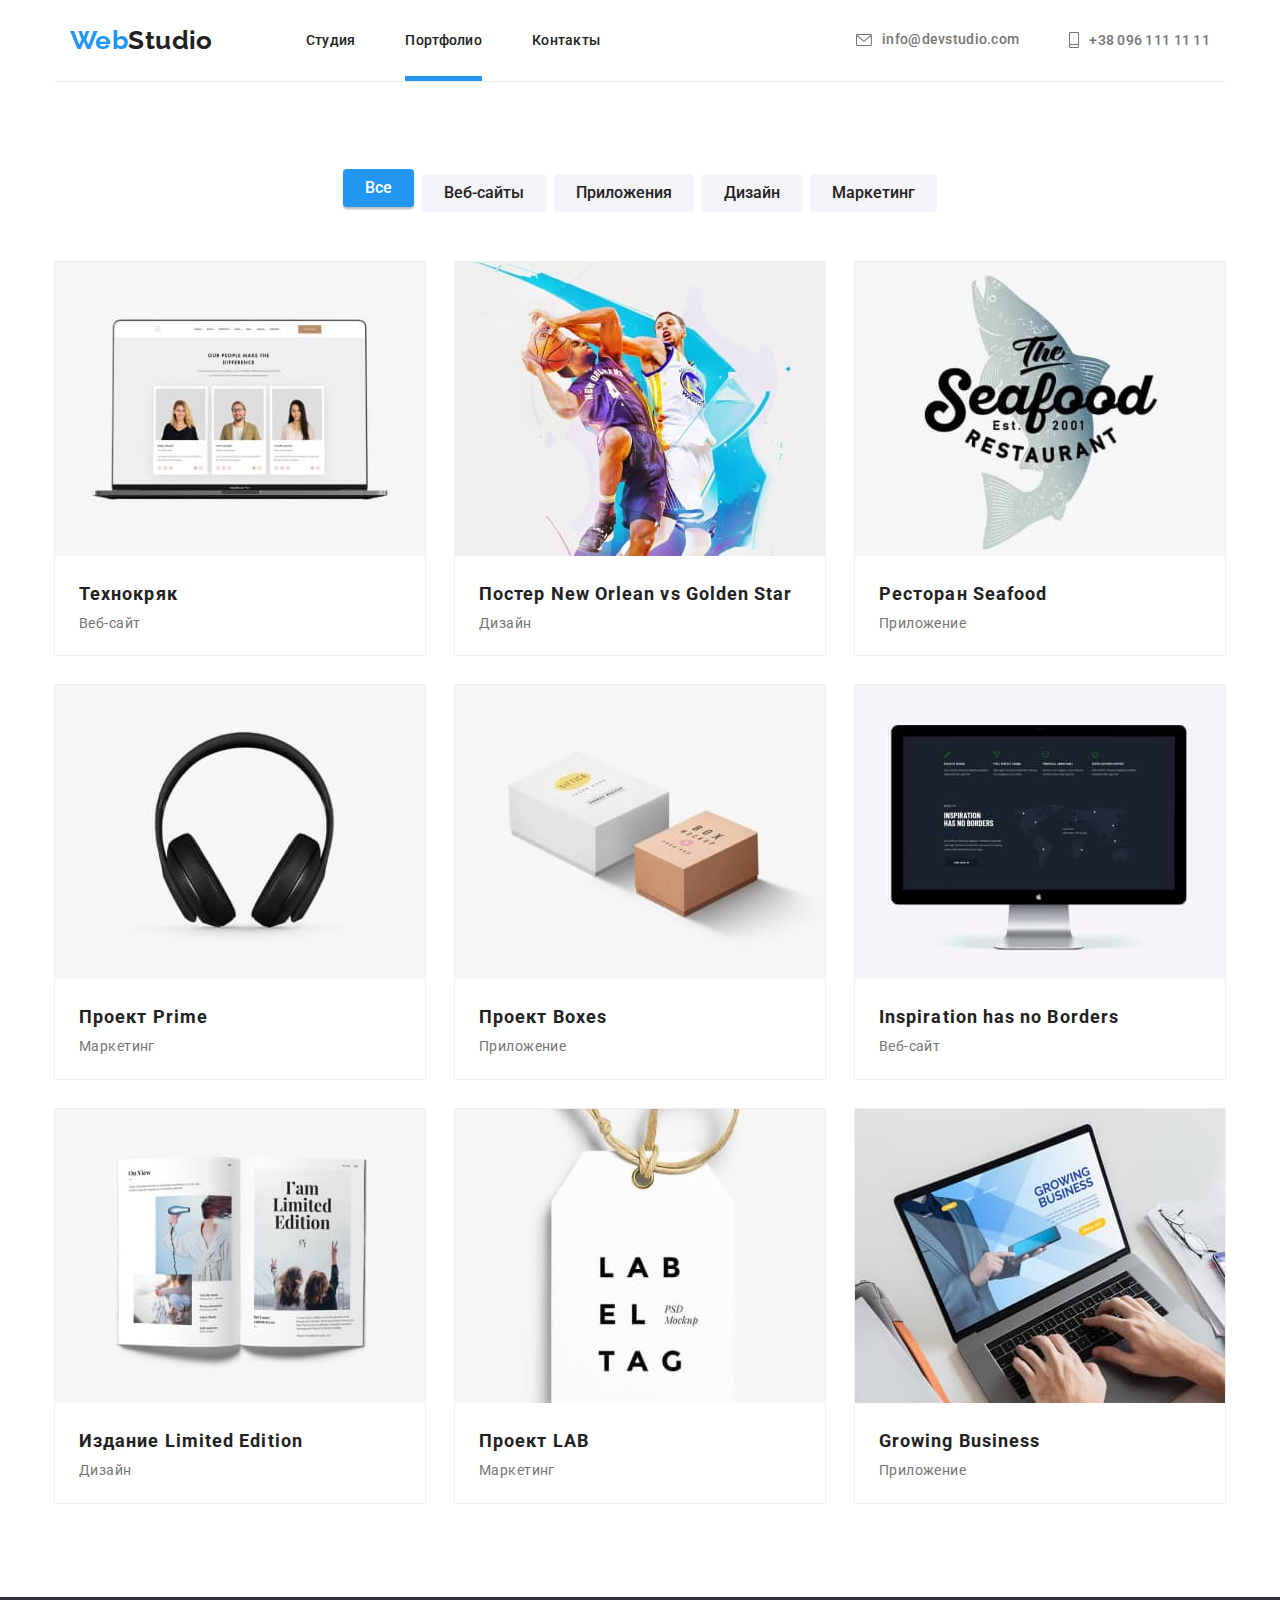
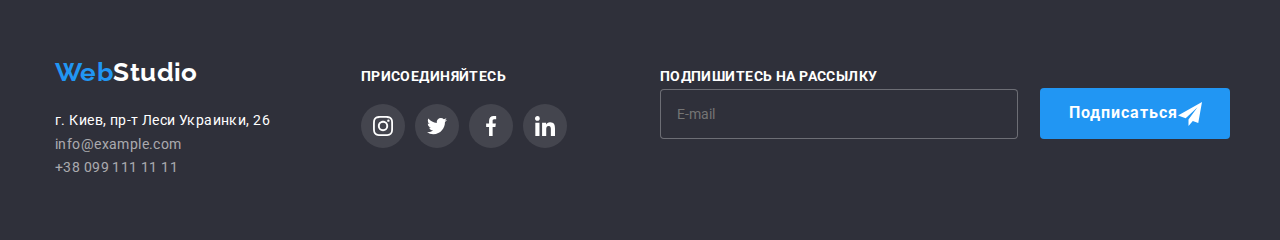
==== commit 3bc44872: "added changes" ====
--- a/portfolio.html
+++ b/portfolio.html
@@ -185,32 +185,32 @@
                     <svg class="footer-list__contact" width="20" height="20" >
                         <use href="./images/icons.svg#icon-instagram"></use>
                     </svg></a>
-                    <li class="footer-list__margin"><a class="footer-list__icon" href="" >
-                        <svg class="footer-list__contact" width="20" height="20" >
-                            <use href="./images/icons.svg#icon-twitter"></use>
-                        </svg></a>
-                    </li>
-                    <li class="footer-list__margin"><a class="footer-list__icon" href="" >
-                        <svg class="footer-list__contact" width="20" height="20" >
-                            <use href="./images/icons.svg#icon-facebook"></use>
-                        </svg></a>
-                    </li>
-                    <li class="footer-list__margin"><a class="footer-list__icon" href="" >
-                        <svg class="footer-list__contact" width="20" height="20" >
-                            <use href="./images/icons.svg#icon-linkedin"></use>
-                        </svg> </a>
-                    </li>
+                </li>
+                <li class="footer-list__margin"><a class="footer-list__icon" href="" >
+                    <svg class="footer-list__contact" width="20" height="20" >
+                        <use href="./images/icons.svg#icon-twitter"></use>
+                    </svg></a>
+                </li>
+                <li class="footer-list__margin"><a class="footer-list__icon" href="" >
+                    <svg class="footer-list__contact" width="20" height="20" >
+                        <use href="./images/icons.svg#icon-facebook"></use>
+                    </svg></a>
+                </li>
+                <li class="footer-list__margin"><a class="footer-list__icon" href="" >
+                    <svg class="footer-list__contact" width="20" height="20" >
+                        <use href="./images/icons.svg#icon-linkedin"></use>
+                    </svg> </a>
                 </li>
             </ul>
             </div>            
             <form name="footer-form" autocomplete="on" novalidate class="footer-form">
            
                 <label>
-                   <p class="footer-form__subscribe">Подпишитесь на рассылку</p> 
+                   <span class="footer-form__subscribe">Подпишитесь на рассылку</span> 
                   <input type="email" name="email"  placeholder="E-mail"/>
                 </label>          
                 <button type="submit" class="footer-form__button">Подписаться<svg width="24" height="24" >
-                        <use href="./images/icons-second.svg#icon-icon-send"></use>
+                        <use href="./images/icons-second.svg#icon-icon-send"></use></svg>
                 </button>
             </form>
 
--- a/css/main.min.css
+++ b/css/main.min.css
@@ -3,5 +3,5 @@
  Consolas,  'Liberation Mono',  Menlo,- monospace;font-size:1em}small{font-size:80%}sub,sup{font-size:75%;line-height:0;position:relative;vertical-align:baseline}sub{bottom:-0.25em}sup{top:-0.5em}table{text-indent:0;border-color:inherit}button,input,optgroup,select,textarea{font-family:inherit;font-size:100%;line-height:1.15;margin:0}button,select{text-transform:none}button,[type='button'],[type='reset'],[type='submit']{-webkit-appearance:button}::-moz-focus-inner{border-style:none;padding:0}:-moz-focusring{outline:1px dotted ButtonText}:-moz-ui-invalid{box-shadow:none}legend{padding:0}progress{vertical-align:baseline}::-webkit-inner-spin-button,::-webkit-outer-spin-button{height:auto}[type='search']{-webkit-appearance:textfield;outline-offset:-2px}::-webkit-search-decoration{-webkit-appearance:none}::-webkit-file-upload-button{-webkit-appearance:button;font:inherit}summary{display:list-item}.nav-list,.contact-nav,.feature-list,.feature-list__network,.presentation__greed,.contact-footer,.contact-footer:not(:last-child),.footer-list,.button-filter,.cards-list__item{padding:0;margin:0;list-style:none}.backdrop-form__hiden,.visually-hidden{position:absolute;width:1px;height:1px;margin:-1px;padding:0;overflow:hidden;border:0;clip:rect(0 0 0 0)}.logo{color:#2196F3;font-family:raleway,sans-serif;text-decoration:none;font-weight:700;font-size:26px;line-height:1.2;margin-right:93px}.logo__accent{color:#212121}.nav-list{display:-webkit-box;display:-ms-flexbox;display:flex}.nav-list__item:not(:last-child){margin-right:50px}.nav-list__link{color:#212121;font-family:Roboto,sans-serif;font-weight:500;line-height:1.2;letter-spacing:0.02em;text-decoration:none;padding-top:32px;padding-bottom:32px;display:-webkit-box;display:-ms-flexbox;display:flex;position:relative;-webkit-transform:scale(1);transform:scale(1);-webkit-transition-duration:250ms;transition-duration:250ms;-webkit-transition-timing-function:cubic-bezier(0.4, 0, 0.2, 1);transition-timing-function:cubic-bezier(0.4, 0, 0.2, 1)}.nav-list__link:hover::after{opacity:1}.nav-list__link::after{content:'';position:absolute;display:block;width:100%;height:5px;background-color:#2196F3;left:0;bottom:5px;opacity:0}.nav-list__active::after{opacity:1;bottom:0}.nav-list__active:hover::after{bottom:5px}.contact-nav{display:-webkit-box;display:-ms-flexbox;display:flex;margin-left:auto}.contact-nav__item:not(:last-child){margin-right:50px}.contact-nav__link{display:-webkit-box;display:-ms-flexbox;display:flex;-webkit-box-align:center;-ms-flex-align:center;align-items:center;color:#757575;text-decoration:none;font-weight:500;line-height:1.1;letter-spacing:0.02em;-webkit-transform:scale(1);transform:scale(1);-webkit-transition-duration:250ms;transition-duration:250ms;-webkit-transition-timing-function:cubic-bezier(0.4, 0, 0.2, 1);transition-timing-function:cubic-bezier(0.4, 0, 0.2, 1)}.contact-nav__link:hover,.contact-nav__link:focus{color:#2196F3;-webkit-transform:scale(1.15);transform:scale(1.15);-webkit-transition-duration:250ms;transition-duration:250ms;-webkit-transition-timing-function:cubic-bezier(0.4, 0, 0.2, 1);transition-timing-function:cubic-bezier(0.4, 0, 0.2, 1)}.contact-nav__icon{fill:currentColor;margin-right:10px}.page-header{height:80px}.container-header{display:-webkit-box;display:-ms-flexbox;display:flex;width:1170px;padding-left:15px;padding-right:15px;margin-left:auto;margin-right:auto;-webkit-box-align:center;-ms-flex-align:center;align-items:center;border-bottom:1px solid #ECECEC}.nav{display:-webkit-box;display:-ms-flexbox;display:flex;-webkit-box-align:center;-ms-flex-align:center;align-items:center}.main-nav{display:-webkit-box;display:-ms-flexbox;display:flex;-webkit-box-align:center;-ms-flex-align:center;align-items:center}.backdrop{position:fixed;top:0;left:0;width:100vw;height:100vh;background-color:rgba(0,0,0,0.2);z-index:99;opacity:0;pointer-events:none;-webkit-transform:scale(0);transform:scale(0);-webkit-transition-duration:250ms;transition-duration:250ms;-webkit-transition-timing-function:cubic-bezier(0.4, 0, 0.2, 1);transition-timing-function:cubic-bezier(0.4, 0, 0.2, 1)}.modal{position:absolute;width:528px;height:581px;border-radius:4px;background-color:#fff;-webkit-transform:scale(1);transform:scale(1);-webkit-transition-duration:250ms;transition-duration:250ms;-webkit-transition-timing-function:cubic-bezier(0.4, 0, 0.2, 1);transition-timing-function:cubic-bezier(0.4, 0, 0.2, 1);top:50%;left:50%;-webkit-transform:translate(-50%, -50%);transform:translate(-50%, -50%)}.close{border:1px solid rgba(0,0,0,0.1);background-color:#fff;width:30px;height:30px;border-radius:50%;position:absolute;top:8px;right:8px}.close-item{display:-webkit-box;display:-ms-flexbox;display:flex;-webkit-box-align:center;-ms-flex-align:center;align-items:center;-webkit-box-pack:center;-ms-flex-pack:center;justify-content:center;cursor:pointer;-webkit-transform:translate(25%, 0);transform:translate(25%, 0)}.close-item:hover{fill:#2196F3}.backdrop-form{width:528px;height:581px;-webkit-box-shadow:0px 1px 3px rgba(0,0,0,0.12),0px 1px 1px rgba(0,0,0,0.14),0px 2px 1px rgba(0,0,0,0.2);box-shadow:0px 1px 3px rgba(0,0,0,0.12),0px 1px 1px rgba(0,0,0,0.14),0px 2px 1px rgba(0,0,0,0.2);border-radius:4px;padding:40px}.backdrop-form__title{font-weight:bold;font-size:20px;line-height:1.2;text-align:center;color:#212121;margin-bottom:12px}.backdrop-form__description{font-size:12px;line-height:1.2;letter-spacing:0.01em;color:#757575;text-align:left;margin-bottom:4px}.backdrop-form__input{width:100%;border:1px solid rgba(33,33,33,0.2);border-radius:4px;height:41px;margin-bottom:10px;font-family:Roboto,sans-serif;color:#757575;font-size:12px;line-height:1.2;letter-spacing:0.01em;padding-left:42px}.backdrop-form__area{font-family:Roboto,sans-serif;color:#757575;font-size:12px;line-height:1.2;letter-spacing:0.01em;width:448px;height:120px;resize:none;padding-left:16px;padding-right:16px;padding-top:12px;padding-bottom:12px;display:-webkit-box;display:-ms-flexbox;display:flex;width:100%;border:1px solid rgba(33,33,33,0.2);border-radius:4px;height:120px;margin-bottom:20px}.backdrop-form__button{-webkit-box-shadow:0px 4px 4px rgba(0,0,0,0.15);box-shadow:0px 4px 4px rgba(0,0,0,0.15);margin-top:30px;background-color:#2196F3;color:#fff;cursor:pointer;font-weight:bold;font-size:16px;line-height:1.9;-webkit-box-align:center;-ms-flex-align:center;align-items:center;text-align:center;letter-spacing:0.06em;border-radius:4px;padding:10px 32px;border:none}.backdrop-form__hiden{margin:0;padding:0}.backdrop-form__check{position:relative}.backdrop-form__checkbox{position:absolute;top:0;left:-5%;width:16px;height:16px;background-image:url(../images/Vector.svg);background-size:contain;background-repeat:no-repeat}.backdrop-form__hiden:checked+.backdrop-form__checkbox{background-image:url(../images/icon-check.svg);background-size:contain;background-repeat:no-repeat}.backdrop-form__label{position:relative;padding:0;margin:0}.backdrop-form__icon{position:absolute;top:25%;left:15px;display:inline-block}.backdrop-form__input:focus,.backdrop-form__area:focus{outline:none;border-color:#2196F3}.backdrop-form__input:focus+.backdrop-form__icon{fill:#2196F3}.backdrop-form__contract:focus,.backdrop-form__contract:hover,.backdrop-form__contract{color:#2196F3}.hero{max-width:1600px;margin-left:auto;margin-right:auto;background-image:-webkit-gradient(linear, left top, right top, from(rgba(47,48,58,0.4)), to(rgba(47,48,58,0.4))),url(../../images/hero-background.jpg);background-image:linear-gradient(to right, rgba(47,48,58,0.4), rgba(47,48,58,0.4)),url(../../images/hero-background.jpg);background-position:center;background-size:cover;background-repeat:no-repeat;background-color:#2F303A;text-align:center;padding:200px 0}.hero__title{color:#fff;font-weight:900;font-size:44px;line-height:1.4;text-align:center;letter-spacing:0.06em;text-transform:uppercase;width:696px;margin:0 auto;margin-bottom:30px}.button-primary{background-color:#2196F3;color:#fff;cursor:pointer;font-weight:bold;font-size:16px;line-height:1.9;-webkit-box-align:center;-ms-flex-align:center;align-items:center;text-align:center;letter-spacing:0.06em;border-radius:4px;padding:10px 32px;border:none}.section{padding-top:94px;padding-bottom:94px}.section-advantages{padding-bottom:0}.section-title{color:#212121;font-weight:bold;font-size:36px;line-height:1.2;text-align:center;margin-bottom:50px}.container{width:1200px;padding-left:15px;padding-right:15px;margin-left:auto;margin-right:auto}.feature-list{display:-webkit-box;display:-ms-flexbox;display:flex;margin:0;padding:0}.feature-list__greed{width:calc((100% - 90px)/4)}.feature-list__greed:not(:last-child){margin-right:30px}.feature-list__title{color:#212121;font-weight:bold;line-height:1.1;margin-bottom:10px}.feature-list__image{width:270px;height:120px;background-color:#F5F4FA;border-radius:4px;padding-left:102px;padding-right:102px;padding-top:25px;padding-bottom:25px;margin-bottom:30px}.feature-list__bacground{width:70px;height:70px}.centre{text-align:center;-webkit-box-shadow:0px 1px 3px rgba(0,0,0,0.12),0px 1px 1px rgba(0,0,0,0.14),0px 2px 1px rgba(0,0,0,0.2);box-shadow:0px 1px 3px rgba(0,0,0,0.12),0px 1px 1px rgba(0,0,0,0.14),0px 2px 1px rgba(0,0,0,0.2);border-radius:0px 0px 4px 4px;width:calc((100% - 90px)/4)}.section-background{background-color:#F5F4FA}.feature-list__comands{background-color:#fff;padding-top:30px;padding-bottom:30px;border-radius:0px 0px 4px 4px}.feature-list__network{display:-webkit-box;display:-ms-flexbox;display:flex;background-color:#fff;-webkit-box-pack:center;-ms-flex-pack:center;justify-content:center;margin-top:16px}.feature-list__margin:not(:last-child){margin-right:10px}.feature-list__icon{display:-webkit-box;display:-ms-flexbox;display:flex;height:44px;width:44px;background-color:#fff;border-radius:50%;-webkit-transform:rotate(0deg);transform:rotate(0deg);-webkit-transition-duration:250ms;transition-duration:250ms;-webkit-transition-timing-function:cubic-bezier(0.4, 0, 0.2, 1);transition-timing-function:cubic-bezier(0.4, 0, 0.2, 1)}.feature-list__icon:hover,.feature-list__icon:focus{background-color:#2196F3;-webkit-transform:rotate(360deg);transform:rotate(360deg);-webkit-transition-duration:250ms;transition-duration:250ms;-webkit-transition-timing-function:cubic-bezier(0.4, 0, 0.2, 1);transition-timing-function:cubic-bezier(0.4, 0, 0.2, 1)}.feature-list__icon:hover>.feature-list__svg,.feature-list__icon:focus>.feature-list__svg{fill:#fff}.feature-list__svg{margin:auto;fill:#AFB1B8}.presentation__greed{width:calc((100% - 60px)/3)}.presentation__greed:not(:last-child){margin-right:30px}.presentation__image{position:relative}.presentation__title{text-transform:uppercase;color:#fff;font-weight:bold;line-height:1.2;font-size:14px;position:absolute;bottom:0;width:370px;height:70px;background:rgba(47,48,58,0.8);display:-webkit-box;display:-ms-flexbox;display:flex;-webkit-box-pack:center;-ms-flex-pack:center;justify-content:center;-webkit-box-align:center;-ms-flex-align:center;align-items:center}.clients-list{display:-webkit-box;display:-ms-flexbox;display:flex}.clients-list__margin{display:-webkit-box;display:-ms-flexbox;display:flex}.clients-list__margin:not(:last-child){margin-right:30px}.clients-list__clients{width:170px;height:92px;background-color:#fff;border-radius:4px;padding-left:32px;padding-right:32px;padding-top:16px;padding-bottom:16px;border:1px solid #AFB1B8;-webkit-box-sizing:border-box;box-sizing:border-box;-webkit-transform:translate(0px, 0px);transform:translate(0px, 0px);-webkit-transition-duration:250ms;transition-duration:250ms;-webkit-transition-timing-function:cubic-bezier(0.4, 0, 0.2, 1);transition-timing-function:cubic-bezier(0.4, 0, 0.2, 1)}.clients-list__clients:hover>.bacground-clients,.clients-list__clients:focus>.bacground-clients{fill:#2196F3}.clients-list__clients:focus,.clients-list__clients:hover{border:1px solid #2196F3;-webkit-transform:translate(0px, 20px);transform:translate(0px, 20px);-webkit-transition-duration:250ms;transition-duration:250ms;-webkit-transition-timing-function:cubic-bezier(0.4, 0, 0.2, 1);transition-timing-function:cubic-bezier(0.4, 0, 0.2, 1)}.clients-list__bacground{width:106px;height:60px;fill:#AFB1B8;margin:auto}.footer{padding-top:60px;padding-bottom:60px;background-color:#2F303A}.container-footer{width:1200px;margin:0;padding:0;padding-left:15px;padding-right:15px;margin-left:auto;margin-right:auto;display:-webkit-box;display:-ms-flexbox;display:flex;-webkit-box-align:baseline;-ms-flex-align:baseline;align-items:baseline}.footer-left{margin-right:70px}.logo__footer{color:#fff}.footer-address{color:#fff;font-style:normal;margin-top:20px}.contact-footer__link{color:rgba(255,255,255,0.6);text-decoration:none}.collor-address{color:#fff}.contact-footer:not(:last-child){margin-bottom:9px}.text-footer{text-transform:uppercase;font-weight:700;font-size:14px;line-height:1.1;letter-spacing:0.03em;color:#fff;margin-bottom:20px}.footer-right{margin-right:93px}.footer-list{display:-webkit-box;display:-ms-flexbox;display:flex}.footer-list__icon{display:-webkit-box;display:-ms-flexbox;display:flex;height:44px;width:44px;background-color:rgba(255,255,255,0.1);border-radius:50%;-webkit-transform:rotate(0deg);transform:rotate(0deg);-webkit-transition-duration:250ms;transition-duration:250ms;-webkit-transition-timing-function:cubic-bezier(0.4, 0, 0.2, 1);transition-timing-function:cubic-bezier(0.4, 0, 0.2, 1)}.footer-list__icon:hover,.footer-list__icon:focus{background-color:#2196F3;-webkit-transform:rotate(360deg);transform:rotate(360deg);-webkit-transition-duration:250ms;transition-duration:250ms;-webkit-transition-timing-function:cubic-bezier(0.4, 0, 0.2, 1);transition-timing-function:cubic-bezier(0.4, 0, 0.2, 1)}.footer-list__margin:not(:last-child){margin-right:10px}.footer-list__contact{margin:auto;fill:#fff}.footer-form{display:-webkit-box;display:-ms-flexbox;display:flex;width:570px;-webkit-box-align:end;-ms-flex-align:end;align-items:flex-end}.footer-form input{width:358px;height:50px;border:1px solid rgba(255,255,255,0.3);background-color:#2F303A;border-radius:4px;padding-left:16px;color:#fff;margin-right:12px}.footer-form__subscribe{text-transform:uppercase;font-weight:bold;line-height:1.2;color:#fff;margin-bottom:20px}.footer-form__button{display:-webkit-box;display:-ms-flexbox;display:flex;-webkit-box-pack:justify;-ms-flex-pack:justify;justify-content:space-between;width:200px;background-color:#2196F3;color:#fff;cursor:pointer;font-weight:bold;font-size:16px;line-height:1.9;-webkit-box-align:center;-ms-flex-align:center;align-items:center;letter-spacing:0.06em;border-radius:4px;padding:10px 28px 10px 29px;border:none}.logo-secondary{color:#212121}.button-filter{display:-webkit-box;display:-ms-flexbox;display:flex;-webkit-box-pack:center;-ms-flex-pack:center;justify-content:center}.button-filter__list:not(:last-child){margin-right:8px}.button-filter__decoration{background-color:#F5F4FA;color:#212121;cursor:pointer;font-weight:500;font-size:16px;line-height:1.6;text-align:center;border-radius:4px;padding:6px 22px;border:none;-webkit-transform:translate(0px, 0px);transform:translate(0px, 0px);-webkit-transition-duration:250ms;transition-duration:250ms;-webkit-transition-timing-function:cubic-bezier(0.4, 0, 0.2, 1);transition-timing-function:cubic-bezier(0.4, 0, 0.2, 1)}.button-filter__decoration:hover,.button-filter__decoration:focus,.button-filter__carrent{background-color:#2196F3;color:#fff;-webkit-box-shadow:0px 3px 1px rgba(0,0,0,0.1),0px 1px 2px rgba(0,0,0,0.08),0px 2px 2px rgba(0,0,0,0.12);box-shadow:0px 3px 1px rgba(0,0,0,0.1),0px 1px 2px rgba(0,0,0,0.08),0px 2px 2px rgba(0,0,0,0.12);-webkit-transform:translate(0px, -5px);transform:translate(0px, -5px);-webkit-transition-duration:250ms;transition-duration:250ms;-webkit-transition-timing-function:cubic-bezier(0.4, 0, 0.2, 1);transition-timing-function:cubic-bezier(0.4, 0, 0.2, 1)}.cards-list{display:-webkit-box;display:-ms-flexbox;display:flex;-ms-flex-wrap:wrap;flex-wrap:wrap;margin-top:50px;-webkit-box-sizing:border-box;box-sizing:border-box}.cards-list__item{margin-right:30px;margin-bottom:30px;outline:1px solid #EEEEEE;width:calc((100% - 60px)/3)}.cards-list__item:nth-child(3n){margin-right:0}.cards-list__item:nth-last-child(-n+3){margin-bottom:0}.cards-list__shadow{text-decoration:none;display:block;margin:0;padding:0}.cards-list__shadow:hover,.cards-list__shadow:focus{-webkit-box-shadow:0px 1px 1px rgba(0,0,0,0.12),0px 4px 4px rgba(0,0,0,0.06),1px 4px 6px rgba(0,0,0,0.16);box-shadow:0px 1px 1px rgba(0,0,0,0.12),0px 4px 4px rgba(0,0,0,0.06),1px 4px 6px rgba(0,0,0,0.16)}.cards-list__shadow:hover .thamb__overlay-text{-webkit-transform:translate(0, 0);transform:translate(0, 0);-webkit-transition:-webkit-transform 250ms cubic-bezier(0.4, 0, 0.2, 1);transition:-webkit-transform 250ms cubic-bezier(0.4, 0, 0.2, 1);transition:transform 250ms cubic-bezier(0.4, 0, 0.2, 1);transition:transform 250ms cubic-bezier(0.4, 0, 0.2, 1), -webkit-transform 250ms cubic-bezier(0.4, 0, 0.2, 1)}.thamb{position:relative;overflow:hidden}.thamb__overlay-text{position:absolute;top:0;left:0;width:100%;height:100%;background-color:#2196F3;-webkit-transform:translate(0, 100%);transform:translate(0, 100%);-webkit-transition:-webkit-transform 250ms cubic-bezier(0.4, 0, 0.2, 1);transition:-webkit-transform 250ms cubic-bezier(0.4, 0, 0.2, 1);transition:transform 250ms cubic-bezier(0.4, 0, 0.2, 1);transition:transform 250ms cubic-bezier(0.4, 0, 0.2, 1), -webkit-transform 250ms cubic-bezier(0.4, 0, 0.2, 1);font-size:18px;line-height:1.6;color:#fff;padding:63px 24px}.cards-list__wrapper{padding:20px 24px}.cards-list__title{color:#212121;font-weight:bold;font-size:18px;line-height:2;letter-spacing:0.06em;margin:0}.cards-list__text{color:#757575}html{-webkit-box-sizing:border-box;box-sizing:border-box}*,*::before,*::after{-webkit-box-sizing:inherit;box-sizing:inherit;padding:0;margin:0}body{color:#757575;background-color:#fff;font-family:Roboto,sans-serif;font-size:14px;line-height:1.7;letter-spacing:0.03em}img{margin:0;padding:0;display:block;min-width:100%;height:auto}
+ monospace;font-size:1em}small{font-size:80%}sub,sup{font-size:75%;line-height:0;position:relative;vertical-align:baseline}sub{bottom:-0.25em}sup{top:-0.5em}table{text-indent:0;border-color:inherit}button,input,optgroup,select,textarea{font-family:inherit;font-size:100%;line-height:1.15;margin:0}button,select{text-transform:none}button,[type='button'],[type='reset'],[type='submit']{-webkit-appearance:button}::-moz-focus-inner{border-style:none;padding:0}:-moz-focusring{outline:1px dotted ButtonText}:-moz-ui-invalid{box-shadow:none}legend{padding:0}progress{vertical-align:baseline}::-webkit-inner-spin-button,::-webkit-outer-spin-button{height:auto}[type='search']{-webkit-appearance:textfield;outline-offset:-2px}::-webkit-search-decoration{-webkit-appearance:none}::-webkit-file-upload-button{-webkit-appearance:button;font:inherit}summary{display:list-item}.nav-list,.contact-nav,.feature-list,.feature-list__network,.presentation__greed,.contact-footer,.contact-footer:not(:last-child),.footer-list,.button-filter,.cards-list__item{padding:0;margin:0;list-style:none}.backdrop-form__hiden,.visually-hidden{position:absolute;width:1px;height:1px;margin:-1px;padding:0;overflow:hidden;border:0;clip:rect(0 0 0 0)}.logo{color:#2196F3;font-family:raleway,sans-serif;text-decoration:none;font-weight:700;font-size:26px;line-height:1.2;margin-right:93px}.logo__accent{color:#212121}.nav-list{display:-webkit-box;display:-ms-flexbox;display:flex}.nav-list__item:not(:last-child){margin-right:50px}.nav-list__link{color:#212121;font-family:Roboto,sans-serif;font-weight:500;line-height:1.2;letter-spacing:0.02em;text-decoration:none;padding-top:32px;padding-bottom:32px;display:-webkit-box;display:-ms-flexbox;display:flex;position:relative;-webkit-transform:scale(1);transform:scale(1);-webkit-transition-duration:250ms;transition-duration:250ms;-webkit-transition-timing-function:cubic-bezier(0.4, 0, 0.2, 1);transition-timing-function:cubic-bezier(0.4, 0, 0.2, 1)}.nav-list__link:hover::after{opacity:1}.nav-list__link::after{content:'';position:absolute;display:block;width:100%;height:5px;background-color:#2196F3;left:0;bottom:5px;opacity:0}.nav-list__active::after{opacity:1;bottom:0}.nav-list__active:hover::after{bottom:5px}.contact-nav{display:-webkit-box;display:-ms-flexbox;display:flex;margin-left:auto}.contact-nav__item:not(:last-child){margin-right:50px}.contact-nav__link{display:-webkit-box;display:-ms-flexbox;display:flex;-webkit-box-align:center;-ms-flex-align:center;align-items:center;color:#757575;text-decoration:none;font-weight:500;line-height:1.1;letter-spacing:0.02em;-webkit-transform:scale(1);transform:scale(1);-webkit-transition-duration:250ms;transition-duration:250ms;-webkit-transition-timing-function:cubic-bezier(0.4, 0, 0.2, 1);transition-timing-function:cubic-bezier(0.4, 0, 0.2, 1)}.contact-nav__link:hover,.contact-nav__link:focus{color:#2196F3;-webkit-transform:scale(1.15);transform:scale(1.15);-webkit-transition-duration:250ms;transition-duration:250ms;-webkit-transition-timing-function:cubic-bezier(0.4, 0, 0.2, 1);transition-timing-function:cubic-bezier(0.4, 0, 0.2, 1)}.contact-nav__icon{fill:currentColor;margin-right:10px}.page-header{height:80px}.container-header{display:-webkit-box;display:-ms-flexbox;display:flex;width:1170px;padding-left:15px;padding-right:15px;margin-left:auto;margin-right:auto;-webkit-box-align:center;-ms-flex-align:center;align-items:center;border-bottom:1px solid #ECECEC}.nav{display:-webkit-box;display:-ms-flexbox;display:flex;-webkit-box-align:center;-ms-flex-align:center;align-items:center}.main-nav{display:-webkit-box;display:-ms-flexbox;display:flex;-webkit-box-align:center;-ms-flex-align:center;align-items:center}.backdrop{position:fixed;top:0;left:0;width:100vw;height:100vh;background-color:rgba(0,0,0,0.2);z-index:99;opacity:0;pointer-events:none;-webkit-transform:scale(0);transform:scale(0);-webkit-transition-duration:250ms;transition-duration:250ms;-webkit-transition-timing-function:cubic-bezier(0.4, 0, 0.2, 1);transition-timing-function:cubic-bezier(0.4, 0, 0.2, 1)}.modal{position:absolute;width:528px;height:581px;border-radius:4px;background-color:#fff;-webkit-transform:scale(1);transform:scale(1);-webkit-transition-duration:250ms;transition-duration:250ms;-webkit-transition-timing-function:cubic-bezier(0.4, 0, 0.2, 1);transition-timing-function:cubic-bezier(0.4, 0, 0.2, 1);top:50%;left:50%;-webkit-transform:translate(-50%, -50%);transform:translate(-50%, -50%)}.close{border:1px solid rgba(0,0,0,0.1);background-color:#fff;width:30px;height:30px;border-radius:50%;position:absolute;top:8px;right:8px}.close-item{display:-webkit-box;display:-ms-flexbox;display:flex;-webkit-box-align:center;-ms-flex-align:center;align-items:center;-webkit-box-pack:center;-ms-flex-pack:center;justify-content:center;cursor:pointer;-webkit-transform:translate(25%, 0);transform:translate(25%, 0)}.close-item:hover{fill:#2196F3}.backdrop-form{width:528px;height:581px;-webkit-box-shadow:0px 1px 3px rgba(0,0,0,0.12),0px 1px 1px rgba(0,0,0,0.14),0px 2px 1px rgba(0,0,0,0.2);box-shadow:0px 1px 3px rgba(0,0,0,0.12),0px 1px 1px rgba(0,0,0,0.14),0px 2px 1px rgba(0,0,0,0.2);border-radius:4px;padding:40px}.backdrop-form__title{font-weight:bold;font-size:20px;line-height:1.2;text-align:center;color:#212121;margin-bottom:12px}.backdrop-form__description{display:-webkit-box;display:-ms-flexbox;display:flex;font-size:12px;line-height:1.2;letter-spacing:0.01em;color:#757575;text-align:left;margin-bottom:4px}.backdrop-form__input{width:100%;border:1px solid rgba(33,33,33,0.2);border-radius:4px;height:41px;margin-bottom:10px;font-family:roboto,sans-serif;color:var(--primary-text-color);font-size:12px;line-height:1.2;letter-spacing:0.01em;padding-left:42px}.backdrop-form__input:focus{outline:none;border-color:#2196F3;-webkit-transition-property:border-color;transition-property:border-color;-webkit-transition-duration:250ms;transition-duration:250ms;-webkit-transition-timing-function:cubic-bezier(0.4, 0, 0.2, 1);transition-timing-function:cubic-bezier(0.4, 0, 0.2, 1)}.backdrop-form__area{font-family:Roboto,sans-serif;color:#757575;font-size:12px;line-height:1.2;letter-spacing:0.01em;width:448px;height:120px;resize:none;padding-left:16px;padding-right:16px;padding-top:12px;padding-bottom:12px;display:-webkit-box;display:-ms-flexbox;display:flex;width:100%;border:1px solid rgba(33,33,33,0.2);border-radius:4px;height:120px;margin-bottom:20px}.backdrop-form__button{-webkit-box-shadow:0px 4px 4px rgba(0,0,0,0.15);box-shadow:0px 4px 4px rgba(0,0,0,0.15);margin-top:30px;background-color:#2196F3;color:#fff;cursor:pointer;font-weight:bold;font-size:16px;line-height:1.9;-webkit-box-align:center;-ms-flex-align:center;align-items:center;text-align:center;letter-spacing:0.06em;border-radius:4px;padding:10px 32px;border:none}.backdrop-form__hiden{margin:0;padding:0}.backdrop-form__check{position:relative}.backdrop-form__checkbox{display:-webkit-box;display:-ms-flexbox;display:flex;position:absolute;top:0;left:-5%;width:16px;height:16px;background-image:url(../images/Vector.svg);background-size:contain;background-repeat:no-repeat}.backdrop-form__hiden:checked+.backdrop-form__checkbox{background-image:url(../images/icon-check.svg);background-size:contain;background-repeat:no-repeat}.backdrop-form__field{display:block;position:relative;margin-bottom:4px}.backdrop-form__icon{position:absolute;top:50%;left:10px;-webkit-transform:translateY(-20%);transform:translateY(-20%);display:inline-block}.backdrop-form__input:focus,.backdrop-form__area:focus{outline:none;border-color:#2196F3;-webkit-transition-property:border-color;transition-property:border-color;-webkit-transition-duration:250ms;transition-duration:250ms;-webkit-transition-timing-function:cubic-bezier(0.4, 0, 0.2, 1);transition-timing-function:cubic-bezier(0.4, 0, 0.2, 1)}.backdrop-form__input:focus+.backdrop-form__icon{fill:#2196F3;-webkit-transition-property:fill;transition-property:fill;-webkit-transition-duration:250ms;transition-duration:250ms;-webkit-transition-timing-function:cubic-bezier(0.4, 0, 0.2, 1);transition-timing-function:cubic-bezier(0.4, 0, 0.2, 1)}.backdrop-form__contract:focus,.backdrop-form__contract:hover,.backdrop-form__contract{color:#2196F3}.backdrop-form__area::-webkit-input-placeholder{color:#757575;background-color:#fff;font-family:Roboto,sans-serif;font-size:12px;line-height:1.2;letter-spacing:0.01em}.backdrop-form__area:-ms-input-placeholder{color:#757575;background-color:#fff;font-family:Roboto,sans-serif;font-size:12px;line-height:1.2;letter-spacing:0.01em}.backdrop-form__area::-ms-input-placeholder{color:#757575;background-color:#fff;font-family:Roboto,sans-serif;font-size:12px;line-height:1.2;letter-spacing:0.01em}.backdrop-form__area::placeholder{color:#757575;background-color:#fff;font-family:Roboto,sans-serif;font-size:12px;line-height:1.2;letter-spacing:0.01em}.hero{max-width:1600px;margin-left:auto;margin-right:auto;background-image:-webkit-gradient(linear, left top, right top, from(rgba(47,48,58,0.4)), to(rgba(47,48,58,0.4))),url(../images/hero-background.jpg);background-image:linear-gradient(to right, rgba(47,48,58,0.4), rgba(47,48,58,0.4)),url(../images/hero-background.jpg);background-position:center;background-size:cover;background-repeat:no-repeat;background-color:#2F303A;text-align:center;padding:200px 0}.hero__title{color:#fff;font-weight:900;font-size:44px;line-height:1.4;text-align:center;letter-spacing:0.06em;text-transform:uppercase;width:696px;margin:0 auto;margin-bottom:30px}.button-primary{background-color:#2196F3;color:#fff;cursor:pointer;font-weight:bold;font-size:16px;line-height:1.9;-webkit-box-align:center;-ms-flex-align:center;align-items:center;text-align:center;letter-spacing:0.06em;border-radius:4px;padding:10px 32px;border:none}.section{padding-top:94px;padding-bottom:94px}.section-advantages{padding-bottom:0}.section-title{color:#212121;font-weight:bold;font-size:36px;line-height:1.2;text-align:center;margin-bottom:50px}.container{width:1200px;padding-left:15px;padding-right:15px;margin-left:auto;margin-right:auto}.feature-list{display:-webkit-box;display:-ms-flexbox;display:flex;margin:0;padding:0}.feature-list__greed{width:calc((100% - 90px)/4)}.feature-list__greed:not(:last-child){margin-right:30px}.feature-list__title{color:#212121;font-weight:bold;line-height:1.1;margin-bottom:10px}.feature-list__image{width:270px;height:120px;background-color:#F5F4FA;border-radius:4px;padding-left:102px;padding-right:102px;padding-top:25px;padding-bottom:25px;margin-bottom:30px}.feature-list__bacground{width:70px;height:70px}.centre{text-align:center;-webkit-box-shadow:0px 1px 3px rgba(0,0,0,0.12),0px 1px 1px rgba(0,0,0,0.14),0px 2px 1px rgba(0,0,0,0.2);box-shadow:0px 1px 3px rgba(0,0,0,0.12),0px 1px 1px rgba(0,0,0,0.14),0px 2px 1px rgba(0,0,0,0.2);border-radius:0px 0px 4px 4px;width:calc((100% - 90px)/4)}.section-background{background-color:#F5F4FA}.feature-list__comands{background-color:#fff;padding-top:30px;padding-bottom:30px;border-radius:0px 0px 4px 4px}.feature-list__network{display:-webkit-box;display:-ms-flexbox;display:flex;background-color:#fff;-webkit-box-pack:center;-ms-flex-pack:center;justify-content:center;margin-top:16px}.feature-list__margin:not(:last-child){margin-right:10px}.feature-list__icon{display:-webkit-box;display:-ms-flexbox;display:flex;height:44px;width:44px;background-color:#fff;border-radius:50%;-webkit-transform:rotate(0deg);transform:rotate(0deg);-webkit-transition-duration:250ms;transition-duration:250ms;-webkit-transition-timing-function:cubic-bezier(0.4, 0, 0.2, 1);transition-timing-function:cubic-bezier(0.4, 0, 0.2, 1)}.feature-list__icon:hover,.feature-list__icon:focus{background-color:#2196F3;-webkit-transform:rotate(360deg);transform:rotate(360deg);-webkit-transition-duration:250ms;transition-duration:250ms;-webkit-transition-timing-function:cubic-bezier(0.4, 0, 0.2, 1);transition-timing-function:cubic-bezier(0.4, 0, 0.2, 1)}.feature-list__icon:hover>.feature-list__svg,.feature-list__icon:focus>.feature-list__svg{fill:#fff}.feature-list__svg{margin:auto;fill:#AFB1B8}.presentation__greed{width:calc((100% - 60px)/3)}.presentation__greed:not(:last-child){margin-right:30px}.presentation__image{position:relative}.presentation__title{text-transform:uppercase;color:#fff;font-weight:bold;line-height:1.2;font-size:14px;position:absolute;bottom:0;width:370px;height:70px;background:rgba(47,48,58,0.8);display:-webkit-box;display:-ms-flexbox;display:flex;-webkit-box-pack:center;-ms-flex-pack:center;justify-content:center;-webkit-box-align:center;-ms-flex-align:center;align-items:center}.clients-list{display:-webkit-box;display:-ms-flexbox;display:flex}.clients-list__margin{display:-webkit-box;display:-ms-flexbox;display:flex}.clients-list__margin:not(:last-child){margin-right:30px}.clients-list__clients{width:170px;height:92px;background-color:#fff;border-radius:4px;padding-left:32px;padding-right:32px;padding-top:16px;padding-bottom:16px;border:1px solid #AFB1B8;-webkit-box-sizing:border-box;box-sizing:border-box;-webkit-transform:translate(0px, 0px);transform:translate(0px, 0px);-webkit-transition-duration:250ms;transition-duration:250ms;-webkit-transition-timing-function:cubic-bezier(0.4, 0, 0.2, 1);transition-timing-function:cubic-bezier(0.4, 0, 0.2, 1)}.clients-list__clients:hover>.clients-list__bacground,.clients-list__clients:focus>.clients-list__bacground{fill:#2196F3}.clients-list__clients:focus,.clients-list__clients:hover{border:1px solid #2196F3;-webkit-transform:translate(0px, 20px);transform:translate(0px, 20px);-webkit-transition-duration:250ms;transition-duration:250ms;-webkit-transition-timing-function:cubic-bezier(0.4, 0, 0.2, 1);transition-timing-function:cubic-bezier(0.4, 0, 0.2, 1)}.clients-list__bacground{width:106px;height:60px;fill:#AFB1B8;margin:auto}.footer{padding-top:60px;padding-bottom:60px;background-color:#2F303A}.container-footer{width:1200px;margin:0;padding:0;padding-left:15px;padding-right:15px;margin-left:auto;margin-right:auto;display:-webkit-box;display:-ms-flexbox;display:flex;-webkit-box-align:baseline;-ms-flex-align:baseline;align-items:baseline}.footer-left{margin-right:70px}.logo__footer{color:#fff}.footer-address{color:#fff;font-style:normal;margin-top:20px}.contact-footer__link{color:rgba(255,255,255,0.6);text-decoration:none}.collor-address{color:#fff}.contact-footer:not(:last-child){margin-bottom:9px}.text-footer{text-transform:uppercase;font-weight:700;font-size:14px;line-height:1.1;letter-spacing:0.03em;color:#fff;margin-bottom:20px}.footer-right{margin-right:93px}.footer-list{display:-webkit-box;display:-ms-flexbox;display:flex}.footer-list__icon{display:-webkit-box;display:-ms-flexbox;display:flex;height:44px;width:44px;background-color:rgba(255,255,255,0.1);border-radius:50%;-webkit-transform:rotate(0deg);transform:rotate(0deg);-webkit-transition-duration:250ms;transition-duration:250ms;-webkit-transition-timing-function:cubic-bezier(0.4, 0, 0.2, 1);transition-timing-function:cubic-bezier(0.4, 0, 0.2, 1)}.footer-list__icon:hover,.footer-list__icon:focus{background-color:#2196F3;-webkit-transform:rotate(360deg);transform:rotate(360deg);-webkit-transition-duration:250ms;transition-duration:250ms;-webkit-transition-timing-function:cubic-bezier(0.4, 0, 0.2, 1);transition-timing-function:cubic-bezier(0.4, 0, 0.2, 1)}.footer-list__margin:not(:last-child){margin-right:10px}.footer-list__contact{margin:auto;fill:#fff}.footer-form{display:-webkit-box;display:-ms-flexbox;display:flex;width:570px;-webkit-box-align:end;-ms-flex-align:end;align-items:flex-end}.footer-form input{width:358px;height:50px;border:1px solid rgba(255,255,255,0.3);background-color:#2F303A;border-radius:4px;padding-left:16px;color:#fff;margin-right:12px}.footer-form__subscribe{text-transform:uppercase;font-weight:bold;line-height:1.2;color:#fff;margin-bottom:20px}.footer-form__button{display:-webkit-box;display:-ms-flexbox;display:flex;-webkit-box-pack:justify;-ms-flex-pack:justify;justify-content:space-between;width:200px;background-color:#2196F3;color:#fff;cursor:pointer;font-weight:bold;font-size:16px;line-height:1.9;-webkit-box-align:center;-ms-flex-align:center;align-items:center;letter-spacing:0.06em;border-radius:4px;padding:10px 28px 10px 29px;border:none}.logo-secondary{color:#212121}.button-filter{display:-webkit-box;display:-ms-flexbox;display:flex;-webkit-box-pack:center;-ms-flex-pack:center;justify-content:center}.button-filter__list:not(:last-child){margin-right:8px}.button-filter__decoration{background-color:#F5F4FA;color:#212121;cursor:pointer;font-weight:500;font-size:16px;line-height:1.6;text-align:center;border-radius:4px;padding:6px 22px;border:none;-webkit-transform:translate(0px, 0px);transform:translate(0px, 0px);-webkit-transition-duration:250ms;transition-duration:250ms;-webkit-transition-timing-function:cubic-bezier(0.4, 0, 0.2, 1);transition-timing-function:cubic-bezier(0.4, 0, 0.2, 1)}.button-filter__decoration:hover,.button-filter__decoration:focus,.button-filter__carrent{background-color:#2196F3;color:#fff;-webkit-box-shadow:0px 3px 1px rgba(0,0,0,0.1),0px 1px 2px rgba(0,0,0,0.08),0px 2px 2px rgba(0,0,0,0.12);box-shadow:0px 3px 1px rgba(0,0,0,0.1),0px 1px 2px rgba(0,0,0,0.08),0px 2px 2px rgba(0,0,0,0.12);-webkit-transform:translate(0px, -5px);transform:translate(0px, -5px);-webkit-transition-duration:250ms;transition-duration:250ms;-webkit-transition-timing-function:cubic-bezier(0.4, 0, 0.2, 1);transition-timing-function:cubic-bezier(0.4, 0, 0.2, 1)}.cards-list{display:-webkit-box;display:-ms-flexbox;display:flex;-ms-flex-wrap:wrap;flex-wrap:wrap;margin-top:50px;-webkit-box-sizing:border-box;box-sizing:border-box}.cards-list__item{margin-right:30px;margin-bottom:30px;outline:1px solid #EEEEEE;width:calc((100% - 60px)/3)}.cards-list__item:nth-child(3n){margin-right:0}.cards-list__item:nth-last-child(-n+3){margin-bottom:0}.cards-list__shadow{text-decoration:none;display:block;margin:0;padding:0}.cards-list__shadow:hover,.cards-list__shadow:focus{-webkit-box-shadow:0px 1px 1px rgba(0,0,0,0.12),0px 4px 4px rgba(0,0,0,0.06),1px 4px 6px rgba(0,0,0,0.16);box-shadow:0px 1px 1px rgba(0,0,0,0.12),0px 4px 4px rgba(0,0,0,0.06),1px 4px 6px rgba(0,0,0,0.16)}.cards-list__shadow:hover .thamb__overlay-text{-webkit-transform:translate(0, 0);transform:translate(0, 0);-webkit-transition:-webkit-transform 250ms cubic-bezier(0.4, 0, 0.2, 1);transition:-webkit-transform 250ms cubic-bezier(0.4, 0, 0.2, 1);transition:transform 250ms cubic-bezier(0.4, 0, 0.2, 1);transition:transform 250ms cubic-bezier(0.4, 0, 0.2, 1), -webkit-transform 250ms cubic-bezier(0.4, 0, 0.2, 1)}.thamb{position:relative;overflow:hidden}.thamb__overlay-text{position:absolute;top:0;left:0;width:100%;height:100%;background-color:#2196F3;-webkit-transform:translate(0, 100%);transform:translate(0, 100%);-webkit-transition:-webkit-transform 250ms cubic-bezier(0.4, 0, 0.2, 1);transition:-webkit-transform 250ms cubic-bezier(0.4, 0, 0.2, 1);transition:transform 250ms cubic-bezier(0.4, 0, 0.2, 1);transition:transform 250ms cubic-bezier(0.4, 0, 0.2, 1), -webkit-transform 250ms cubic-bezier(0.4, 0, 0.2, 1);font-size:18px;line-height:1.6;color:#fff;padding:63px 24px}.cards-list__wrapper{padding:20px 24px}.cards-list__title{color:#212121;font-weight:bold;font-size:18px;line-height:2;letter-spacing:0.06em;margin:0}.cards-list__text{color:#757575}html{-webkit-box-sizing:border-box;box-sizing:border-box}*,*::before,*::after{-webkit-box-sizing:inherit;box-sizing:inherit;padding:0;margin:0}body{color:#757575;background-color:#fff;font-family:Roboto,sans-serif;font-size:14px;line-height:1.7;letter-spacing:0.03em}img{margin:0;padding:0;display:block;min-width:100%;height:auto}
 /*# sourceMappingURL=main.min.css.map */